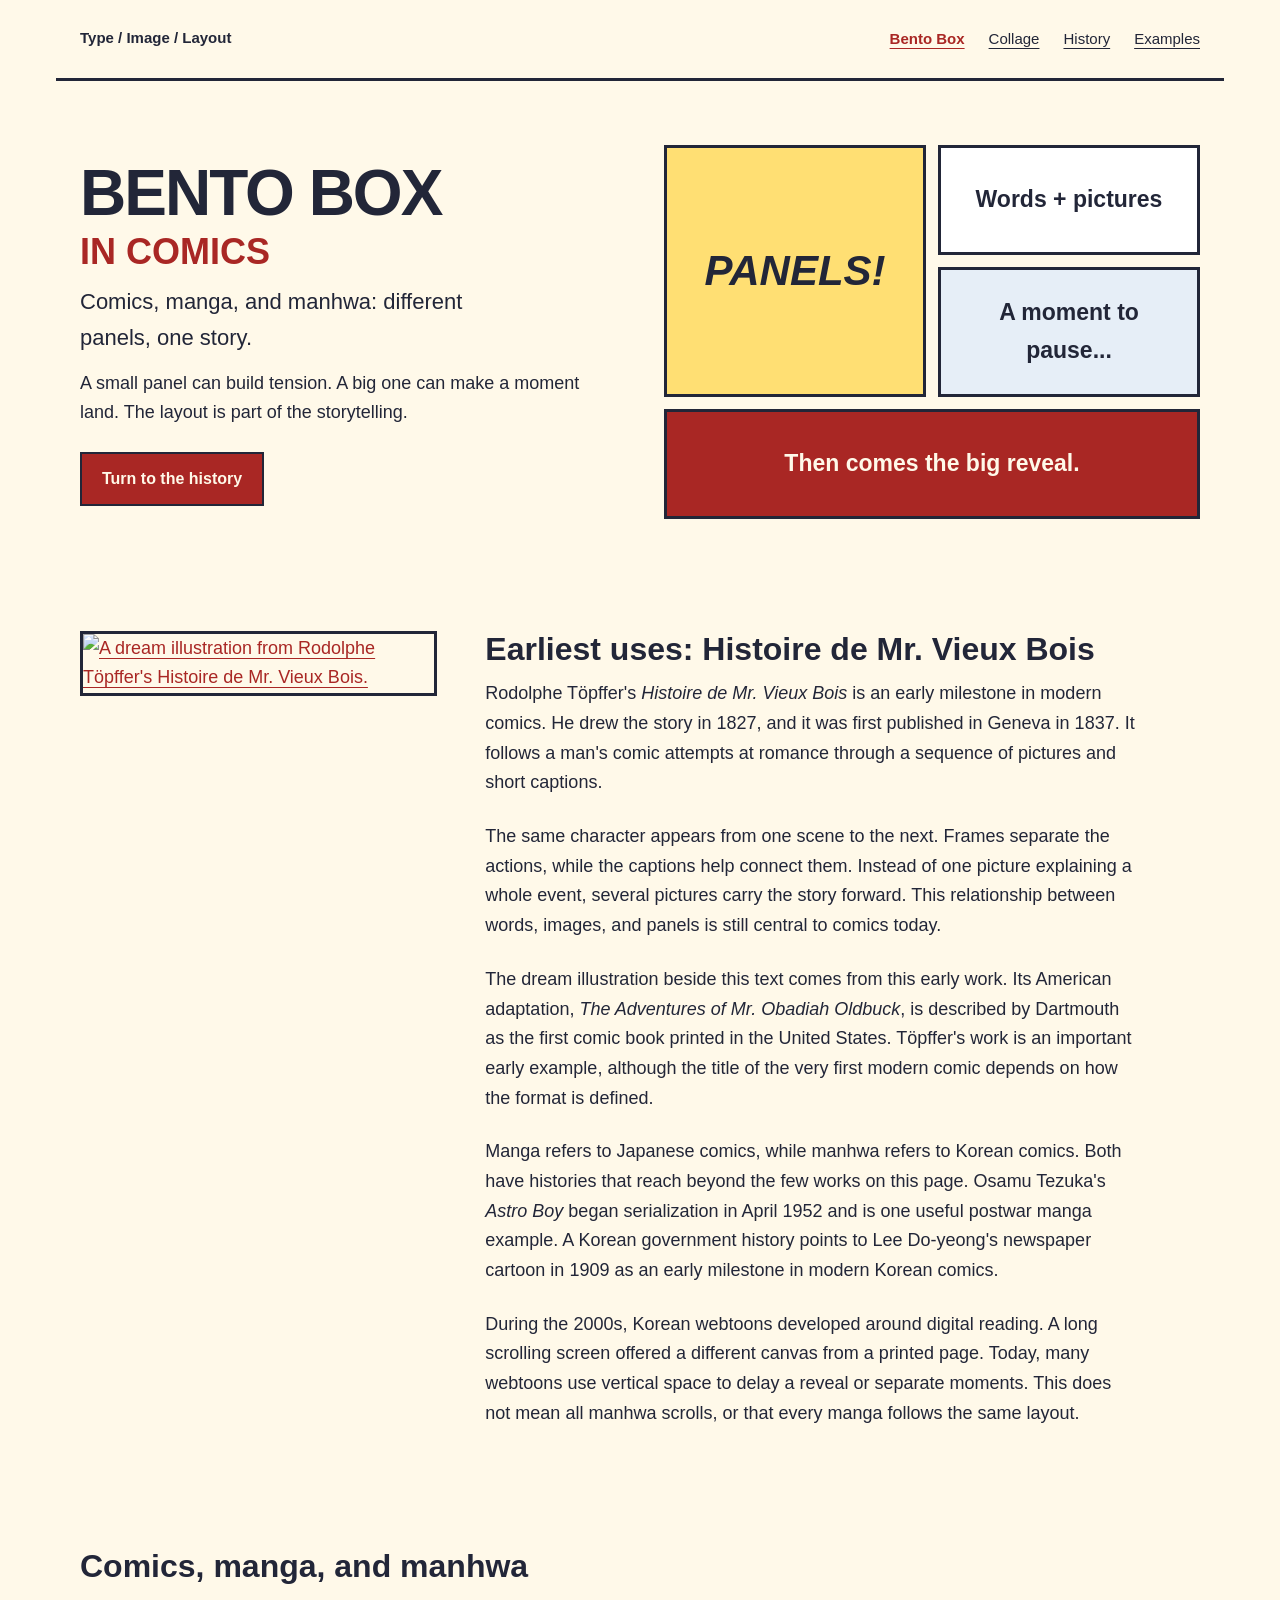
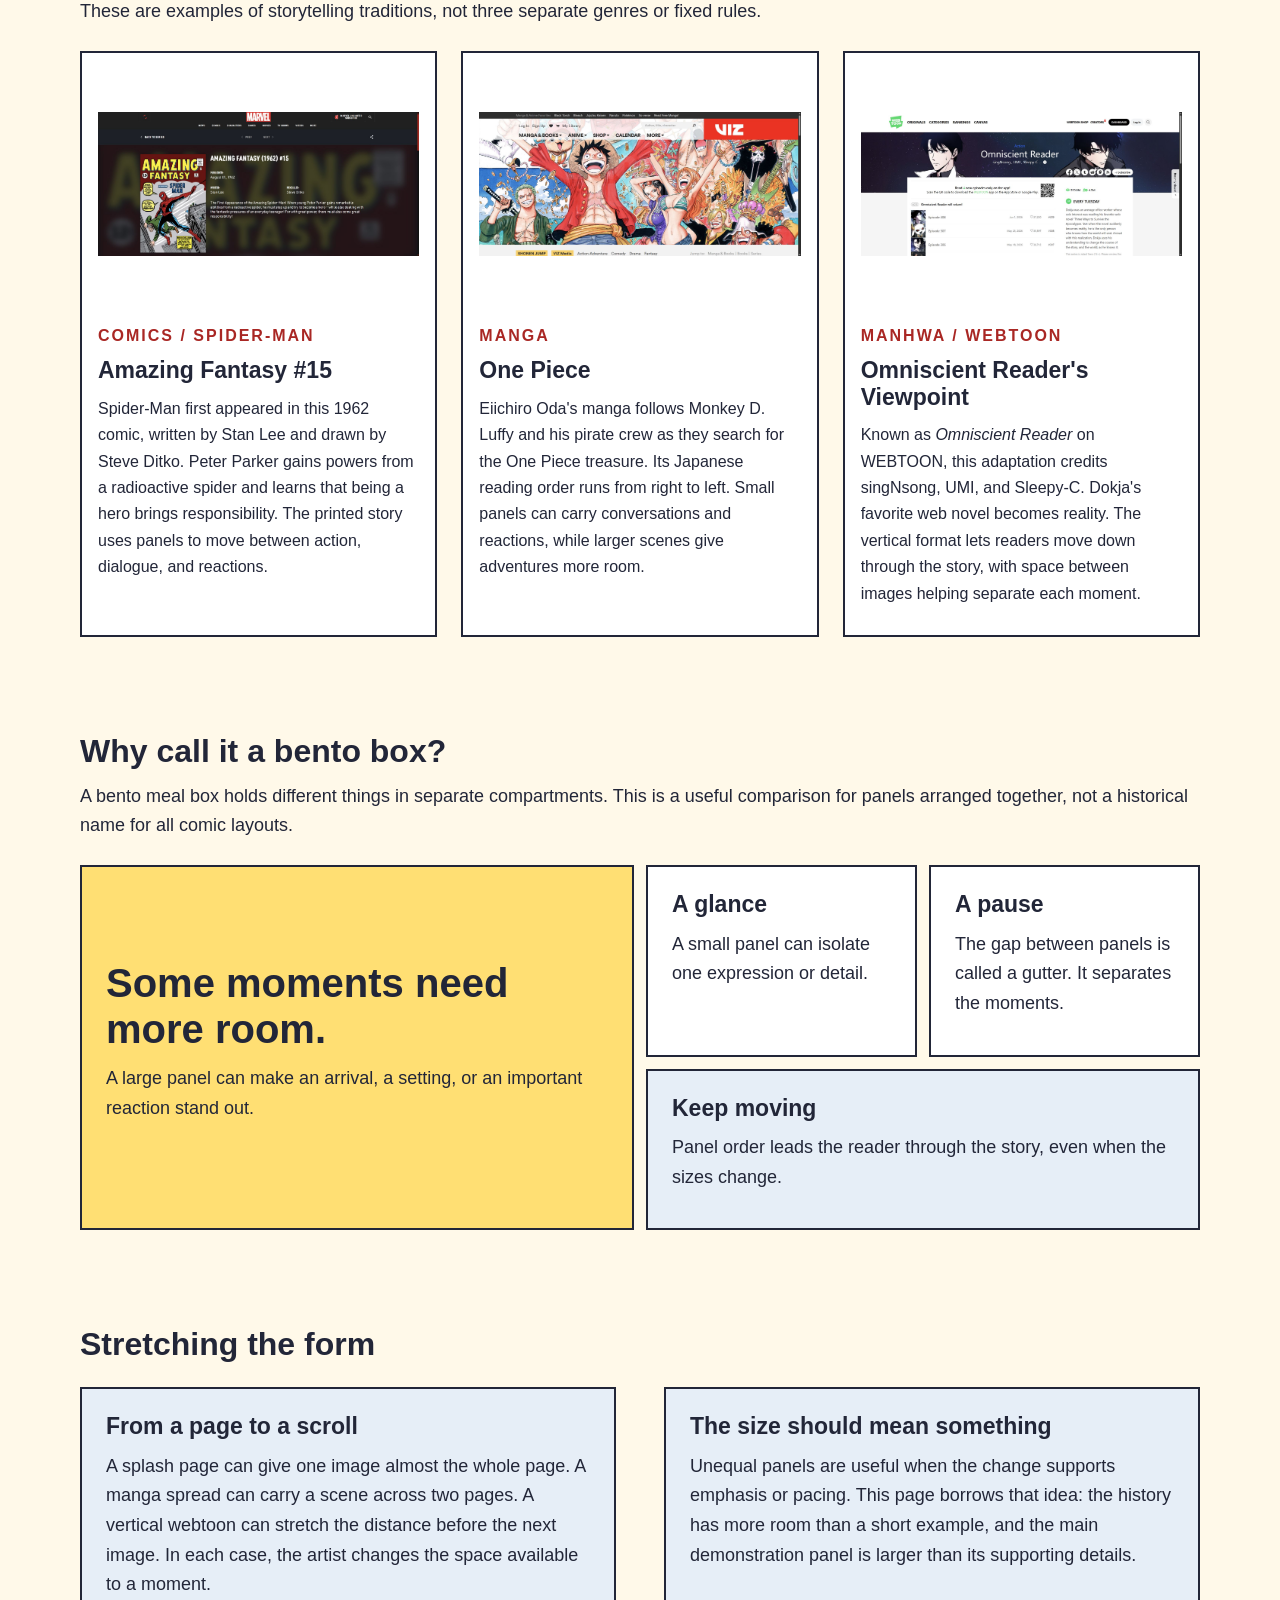
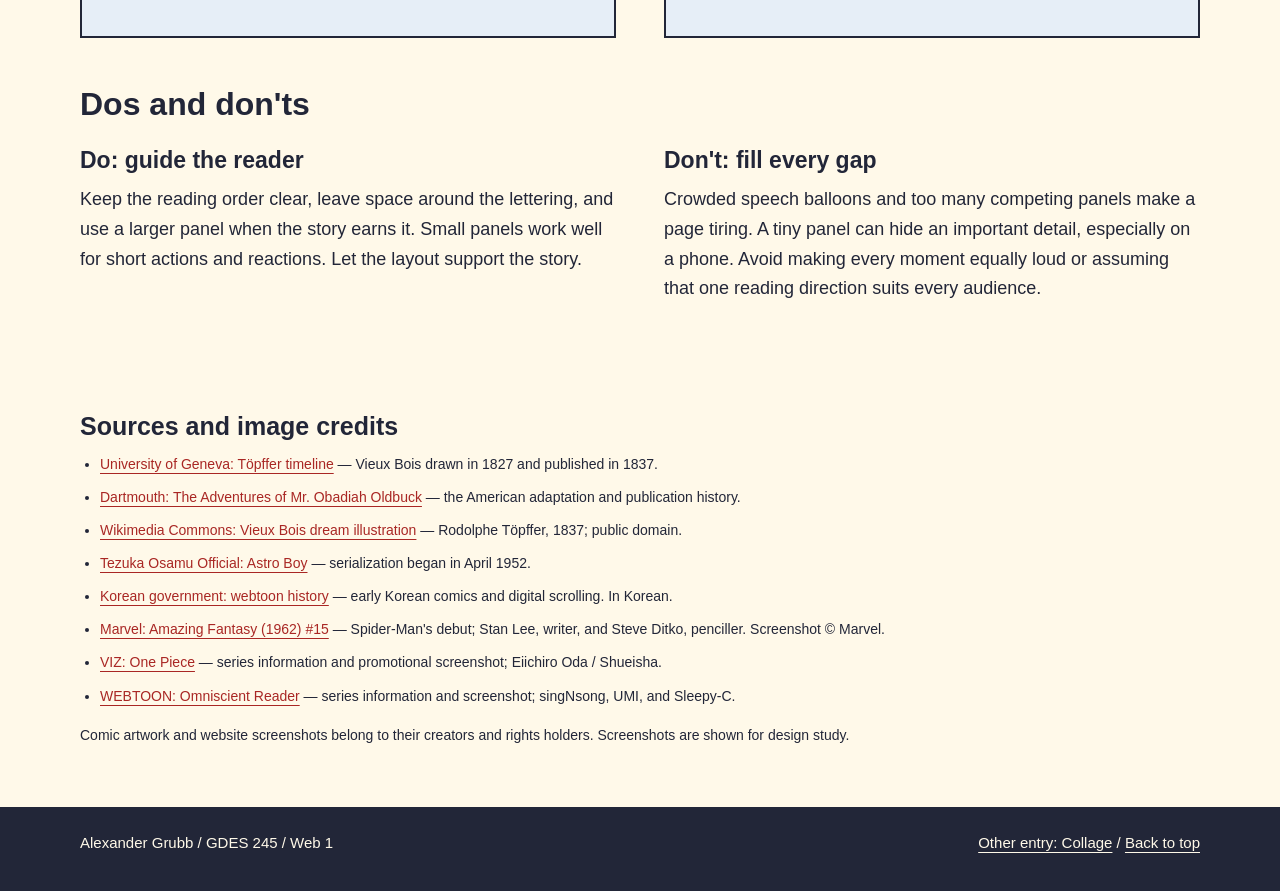
==== index.html @ f915640b "Copy final pages and used assets with cleaned CSS and learning guide" ====
<!DOCTYPE html>
<html lang="en">
<head>
    <meta charset="UTF-8">
    <meta name="viewport" content="width=device-width, initial-scale=1.0">
    <title>Bento Box in Comics | Type, Image, Layout</title>
    <link rel="stylesheet" href="css/styles.css">
</head>
<body id="top" class="bento-page">
    <a class="skip-link" href="#content">Skip to content</a>
    <nav class="site-nav" aria-label="Main navigation">
        <p class="site-name">Type / Image / Layout</p>
        <ul>
            <li><a href="index.html" aria-current="page">Bento Box</a></li>
            <li><a href="collage.html">Collage</a></li>
            <li><a href="#history">History</a></li>
            <li><a href="#examples">Examples</a></li>
        </ul>
    </nav>
    <header class="hero">
        <div>
            <h1>Bento Box<br><span class="title-note">in Comics</span></h1>
            <p class="lede">Comics, manga, and manhwa: different panels, one story.</p>
            <p>A small panel can build tension. A big one can make a moment land. The layout is part of the storytelling.</p>
            <a class="button" href="#history">Turn to the history</a>
        </div>
        <div class="hero-panels" aria-label="Four-panel storytelling study">
            <p class="hero-panel hero-action">PANELS!</p>
            <p class="hero-panel">Words + pictures</p>
            <p class="hero-panel hero-pause">A moment to pause...</p>
            <p class="hero-panel hero-reveal">Then comes the big reveal.</p>
        </div>
    </header>
    <main id="content">
        <section class="history" id="history">
            <figure class="comic-history-image">
                <a href="https://commons.wikimedia.org/wiki/File:Vieuxbois1.jpg"><img src="https://upload.wikimedia.org/wikipedia/commons/4/43/Vieuxbois1.jpg" alt="A dream illustration from Rodolphe Töpffer's Histoire de Mr. Vieux Bois."></a>
                
            </figure>
            <div class="history-copy">
                <h2>Earliest uses: Histoire de Mr. Vieux Bois</h2>
                <p>Rodolphe Töpffer's <em>Histoire de Mr. Vieux Bois</em> is an early milestone in modern comics. He drew the story in 1827, and it was first published in Geneva in 1837. It follows a man's comic attempts at romance through a sequence of pictures and short captions.</p>
                <p>The same character appears from one scene to the next. Frames separate the actions, while the captions help connect them. Instead of one picture explaining a whole event, several pictures carry the story forward. This relationship between words, images, and panels is still central to comics today.</p>
                <p>The dream illustration beside this text comes from this early work. Its American adaptation, <em>The Adventures of Mr. Obadiah Oldbuck</em>, is described by Dartmouth as the first comic book printed in the United States. Töpffer's work is an important early example, although the title of the very first modern comic depends on how the format is defined.</p>
                <p>Manga refers to Japanese comics, while manhwa refers to Korean comics. Both have histories that reach beyond the few works on this page. Osamu Tezuka's <em>Astro Boy</em> began serialization in April 1952 and is one useful postwar manga example. A Korean government history points to Lee Do-yeong's newspaper cartoon in 1909 as an early milestone in modern Korean comics.</p>
                <p>During the 2000s, Korean webtoons developed around digital reading. A long scrolling screen offered a different canvas from a printed page. Today, many webtoons use vertical space to delay a reveal or separate moments. This does not mean all manhwa scrolls, or that every manga follows the same layout.</p>
            </div>
        </section>
        <section id="examples">
            <div class="section-head">
                <h2>Comics, manga, and manhwa</h2>
                <p>These are examples of storytelling traditions, not three separate genres or fixed rules.</p>
            </div>
            <div class="cards">
                <article class="card">
                    <figure>
                        <a href="images/spider-man.png"><img src="images/spider-man.png" alt="Marvel's Amazing Fantasy number 15 page showing Spider-Man's debut cover and issue credits." loading="lazy"></a>
                        
                    </figure>
                    <p class="eyebrow">Comics / Spider-Man</p>
                    <h3>Amazing Fantasy #15</h3>
                    <p>Spider-Man first appeared in this 1962 comic, written by Stan Lee and drawn by Steve Ditko. Peter Parker gains powers from a radioactive spider and learns that being a hero brings responsibility. The printed story uses panels to move between action, dialogue, and reactions.</p>
                </article>
                <article class="card">
                    <figure>
                        <a href="images/one-piece.png"><img src="images/one-piece.png" alt="VIZ's official One Piece series page with artwork featuring Luffy." loading="lazy"></a>
                        
                    </figure>
                    <p class="eyebrow">Manga</p>
                    <h3>One Piece</h3>
                    <p>Eiichiro Oda's manga follows Monkey D. Luffy and his pirate crew as they search for the One Piece treasure. Its Japanese reading order runs from right to left. Small panels can carry conversations and reactions, while larger scenes give adventures more room.</p>
                </article>
                <article class="card">
                    <figure>
                        <a href="images/omniscient-reader.png"><img src="images/omniscient-reader.png" alt="The official Omniscient Reader WEBTOON page showing series artwork and creator credits." loading="lazy"></a>
                        
                    </figure>
                    <p class="eyebrow">Manhwa / Webtoon</p>
                    <h3>Omniscient Reader's Viewpoint</h3>
                    <p>Known as <em>Omniscient Reader</em> on WEBTOON, this adaptation credits singNsong, UMI, and Sleepy-C. Dokja's favorite web novel becomes reality. The vertical format lets readers move down through the story, with space between images helping separate each moment.</p>
                </article>
            </div>
        </section>
        <section id="demonstration">
            <div class="section-head">
                <h2>Why call it a bento box?</h2>
                <p>A bento meal box holds different things in separate compartments. This is a useful comparison for panels arranged together, not a historical name for all comic layouts.</p>
            </div>
            <!-- A large panel and three smaller panels demonstrate visual emphasis. -->
            <div class="bento-grid">
                <article class="feature-panel">
                    <h3>Some moments need more room.</h3>
                    <p>A large panel can make an arrival, a setting, or an important reaction stand out.</p>
                </article>
                <article class="detail-panel">
                    <h3>A glance</h3>
                    <p>A small panel can isolate one expression or detail.</p>
                </article>
                <article class="detail-panel">
                    <h3>A pause</h3>
                    <p>The gap between panels is called a gutter. It separates the moments.</p>
                </article>
                <article class="summary-panel">
                    <h3>Keep moving</h3>
                    <p>Panel order leads the reader through the story, even when the sizes change.</p>
                </article>
            </div>
        </section>
        <section id="uses">
            <div class="section-head">
                <h2>Stretching the form</h2>
            </div>
            <div class="use-columns">
                <article class="comic-note">
                    <h3>From a page to a scroll</h3>
                    <p>A splash page can give one image almost the whole page. A manga spread can carry a scene across two pages. A vertical webtoon can stretch the distance before the next image. In each case, the artist changes the space available to a moment.</p>
                </article>
                <article class="comic-note">
                    <h3>The size should mean something</h3>
                    <p>Unequal panels are useful when the change supports emphasis or pacing. This page borrows that idea: the history has more room than a short example, and the main demonstration panel is larger than its supporting details.</p>
                </article>
            </div>
            <div class="section-head advice-heading">
                <h2>Dos and don'ts</h2>
            </div>
            <div class="use-columns">
                <article>
                    <h3>Do: guide the reader</h3>
                    <p>Keep the reading order clear, leave space around the lettering, and use a larger panel when the story earns it. Small panels work well for short actions and reactions. Let the layout support the story.</p>
                </article>
                <article>
                    <h3>Don't: fill every gap</h3>
                    <p>Crowded speech balloons and too many competing panels make a page tiring. A tiny panel can hide an important detail, especially on a phone. Avoid making every moment equally loud or assuming that one reading direction suits every audience.</p>
                </article>
            </div>
        </section>
        <section class="sources" id="sources">
            <h2>Sources and image credits</h2>
            <ul>
                <li><a href="https://www.unige.ch/presse/static/ideesgenie/PDF17TOPFFER.pdf">University of Geneva: Töpffer timeline</a> — Vieux Bois drawn in 1827 and published in 1837.</li>
                <li><a href="https://collections.dartmouth.edu/archive/text/ocn259708589/diplomatic/ocn259708589-diplomatic.html?mswitch-redir=classic">Dartmouth: The Adventures of Mr. Obadiah Oldbuck</a> — the American adaptation and publication history.</li>
                <li><a href="https://commons.wikimedia.org/wiki/File:Vieuxbois1.jpg">Wikimedia Commons: Vieux Bois dream illustration</a> — Rodolphe Töpffer, 1837; public domain.</li>
                <li><a href="https://tezukaosamu.net/en/manga/291.html">Tezuka Osamu Official: Astro Boy</a> — serialization began in April 1952.</li>
                <li><a href="https://www.korea.kr/briefing/policyBriefingView.do?newsId=148782183">Korean government: webtoon history</a> — early Korean comics and digital scrolling. In Korean.</li>
                <li><a href="https://www.marvel.com/comics/issue/16926">Marvel: Amazing Fantasy (1962) #15</a> — Spider-Man's debut; Stan Lee, writer, and Steve Ditko, penciller. Screenshot © Marvel.</li>
                <li><a href="https://www.viz.com/one-piece">VIZ: One Piece</a> — series information and promotional screenshot; Eiichiro Oda / Shueisha.</li>
                <li><a href="https://www.webtoons.com/en/action/omniscient-reader/list?title_no=2154">WEBTOON: Omniscient Reader</a> — series information and screenshot; singNsong, UMI, and Sleepy-C.</li>
            </ul>
            <p>Comic artwork and website screenshots belong to their creators and rights holders. Screenshots are shown for design study.</p>
        </section>
    </main>
    <footer class="site-footer">
        <div class="inner">
            <p>Alexander Grubb / GDES 245 / Web 1</p>
            <p><a href="collage.html">Other entry: Collage</a> / <a href="#top">Back to top</a></p>
        </div>
    </footer>
</body>
</html>
---- css/styles.css ----
/* Shared values: change these once to update both pages. */
:root{
    --paper: #faf6ef;
    --ink: #26231e;
    --muted: #625b52;
    --line: #d7cfc2;
    --panel: #eee7dc;
    --accent: #a73e25;
    --accent-light: #f1d2b5;
    --space-small: 12px;
    --space-medium: 24px;
    --space-large: 48px;
    --title-size: 72px;
    --section-size: 32px;
    --heading-size: 23px;
}

*{
    box-sizing: border-box;
    padding: 0px;
    margin: 0px;
}

body{
    background: var(--paper);
    color: var(--ink);
    font-family: Arial, Helvetica, sans-serif;
    font-size: 18px;
    line-height: 1.65;
}

h1,h2,h3{
    line-height: 1.15;
    margin-bottom: var(--space-small);
}

h1{
    font-size: var(--title-size);
    letter-spacing: -3px;
}

h2{
    font-size: var(--section-size);
}

h3{
    font-size: var(--heading-size);
}

p{
    margin-bottom: var(--space-small);
}

a{
    color: var(--accent);
    text-underline-offset: 4px;
}

a:hover{
    text-decoration-thickness: 3px;
}

/* Keyboard users can see which link is selected. */
a:focus-visible{
    outline: 3px solid var(--accent);
    outline-offset: 5px;
}

img{
    display: block;
    width: 100%;
    max-width: 100%;
    height: auto;
}

figcaption{
    font-size: 13px;
    color: var(--muted);
    padding-top: var(--space-small);
}

.skip-link{
    position: absolute;
    left: 12px;
    top: -100px;
    padding: var(--space-small);
    background: var(--paper);
}

.skip-link:focus{
    top: 12px;
}

.site-nav{
    display: flex;
    justify-content: space-between;
    align-items: center;
    gap: var(--space-medium);
    max-width: 1168px;
    margin: 0px auto;
    padding: var(--space-medium);
    border-bottom: 1px solid var(--line);
}

.site-name{
    font-size: 15px;
    font-weight: bold;
    margin: 0px;
}

.site-nav ul{
    display: flex;
    flex-wrap: wrap;
    gap: var(--space-medium);
    list-style: none;
}

.site-nav a{
    font-size: 15px;
    color: var(--ink);
}

.site-nav a[aria-current="page"]{
    font-weight: bold;
    color: var(--accent);
}

main,.hero{
    max-width: 1168px;
    margin: 0px auto;
    padding-left: var(--space-medium);
    padding-right: var(--space-medium);
}

.hero{
    display: grid;
    grid-template-columns: 1fr 1fr;
    align-items: center;
    gap: var(--space-large);
    padding-top: 64px;
    padding-bottom: 64px;
}

.hero img{
    border: 1px solid var(--line);
}

.eyebrow{
    font-size: 13px;
    letter-spacing: 2px;
    text-transform: uppercase;
    color: var(--accent);
    font-weight: bold;
}

.lede{
    font-size: 22px;
    max-width: 36ch;
}

.button{
    display: inline-block;
    background: var(--accent);
    color: var(--paper);
    padding: 12px 20px;
    margin-top: var(--space-small);
    text-decoration: none;
    font-size: 16px;
}

main > section{
    padding-top: var(--space-large);
    padding-bottom: var(--space-large);
}

.section-head{
    margin-bottom: var(--space-medium);
}

.history{
    display: grid;
    grid-template-columns: 1fr 2fr;
    gap: var(--space-large);
}

.history-copy p{
    max-width: 65ch;
    margin-bottom: var(--space-medium);
}

.cards{
    display: grid;
    grid-template-columns: 1fr 1fr 1fr;
    gap: var(--space-medium);
}

.card{
    background: white;
    border: 1px solid var(--line);
    padding: 16px;
}

.card img{
    aspect-ratio: 2.2 / 1;
    object-fit: contain;
    background: var(--panel);
}

.card h3{
    margin-top: var(--space-medium);
}

.card p{
    font-size: 16px;
}

/* Four equal tracks let one panel span two columns and two rows. */
.bento-grid{
    display: grid;
    grid-template-columns: 1fr 1fr 1fr 1fr;
    gap: var(--space-small);
}

.bento-grid article{
    padding: var(--space-medium);
    border: 1px solid var(--line);
    border-radius: 8px;
}

.feature-panel{
    grid-column: span 2;
    grid-row: span 2;
    background: var(--accent-light);
    display: flex;
    flex-direction: column;
    justify-content: center;
}

.feature-panel h3{
    font-size: 40px;
}

.detail-panel{
    background: white;
}

.summary-panel{
    grid-column: span 2;
    background: var(--panel);
}

.use-columns{
    display: grid;
    grid-template-columns: 1fr 1fr;
    gap: var(--space-large);
}

.site-footer{
    background: var(--ink);
    color: var(--paper);
    padding: var(--space-medium);
}

.site-footer .inner{
    display: flex;
    justify-content: space-between;
    gap: var(--space-medium);
    max-width: 1120px;
    margin: 0px auto;
    font-size: 15px;
}

.site-footer a{
    color: var(--paper);
}

.site-footer a:focus-visible{
    outline-color: var(--paper);
}

/* A simple fallback keeps the text readable on narrow screens. */
@media (max-width: 760px){
    h1{
        font-size: 48px;
        letter-spacing: -2px;
    }

    .site-nav,.site-footer .inner{
        flex-direction: column;
        align-items: flex-start;
    }

    .hero,.history,.cards,.use-columns,.bento-grid{
        grid-template-columns: 1fr;
        gap: var(--space-medium);
    }

    .feature-panel,.summary-panel{
        grid-column: auto;
        grid-row: auto;
    }
}

/* Comic styling applies only to the bento page. */
.bento-page{
    --paper: #fff9e9;
    --ink: #222638;
    --accent: #a92724;
    --accent-light: #ffdf73;
    --line: #222638;
    --panel: #e6eef7;
}

.bento-page h1,.bento-page h2,.bento-page h3{
    font-family: "Arial Black", Arial, Helvetica, sans-serif;
}

.bento-page h1{
    font-size: 64px;
    text-transform: uppercase;
    letter-spacing: -2px;
}

.title-note{
    display: block;
    font-size: 36px;
    color: var(--accent);
    letter-spacing: 0px;
}

.bento-page .site-nav{
    border-bottom: 3px solid var(--ink);
}

.bento-page .button{
    border: 2px solid var(--ink);
    font-weight: bold;
}

/* These four text panels make a small comic-like introduction. */
.hero-panels{
    display: grid;
    grid-template-columns: 1fr 1fr;
    gap: var(--space-small);
}

.hero-panel{
    display: flex;
    align-items: center;
    justify-content: center;
    text-align: center;
    min-height: 110px;
    padding: var(--space-medium);
    margin: 0px;
    background: white;
    border: 3px solid var(--ink);
    font-size: 23px;
    font-weight: bold;
}

.hero-action{
    grid-row: span 2;
    background: var(--accent-light);
    font-size: 42px;
    font-style: italic;
}

.hero-pause{
    background: var(--panel);
}

.hero-reveal{
    grid-column: span 2;
    background: var(--accent);
    color: var(--paper);
}

.comic-history-image{
    width: 100%;
    max-width: none;
    margin: 0px auto;
}

.comic-history-image img{
    border: 3px solid var(--ink);
}

.bento-page .card{
    border: 2px solid var(--ink);
}

.bento-page .card img{
    height: 230px;
    aspect-ratio: auto;
    object-fit: contain;
    background: white;
}

.bento-page .card .eyebrow{
    margin-top: var(--space-medium);
    margin-bottom: 8px;
}

.bento-page .card h3{
    margin-top: 0px;
}

.bento-page .bento-grid article{
    border: 2px solid var(--ink);
    border-radius: 0px;
}

.comic-note{
    padding: var(--space-medium);
    background: var(--panel);
    border: 2px solid var(--ink);
}

.advice-heading{
    margin-top: var(--space-large);
}

@media (max-width: 760px){
    .bento-page h1{
        font-size: 46px;
    }

    .hero-action{
        font-size: 28px;
    }

    .hero-panel{
        padding: var(--space-small);
        font-size: 20px;
    }
}

/* Simple paper pieces for the collage page. */
.collage-page{
    --paper: #f3ede1;
    --ink: #292724;
    --accent: #8a3029;
    --line: #c8bdac;
}

.collage-page .hero{
    gap: 24px;
}

.paper-note,.paper-photo{
    background: #fffdf6;
    padding: 24px;
    border: 1px solid var(--ink);
}

.paper-photo{
    margin-left: -36px;
    border: 8px solid white;
}

.collage-page h1{
    font-size: 56px;
    letter-spacing: -2px;
}

.cut-word{
    display: inline-block;
    background: #edd36a;
    padding: 5px 8px;
}

.dark-paper{
    background: var(--ink);
    color: white;
    font-family: Georgia, "Times New Roman", serif;
}

.collage-page .card{
    padding: 18px;
    border: 1px solid var(--ink);
    background: #fffdf6;
}

.collage-page .card:nth-child(2){
    background: #f5d5ce;
}

.collage-page .card:nth-child(3){
    background: #dce7df;
}

.sources{
    font-size: 14px;
}

.sources h2{
    font-size: 25px;
}

.sources ul{
    padding-left: 20px;
    margin-bottom: 16px;
}

.sources li{
    margin-bottom: 10px;
}

@media (max-width: 760px){
    .paper-photo{
        margin-left: 0px;
    }

    .collage-page h1{
        font-size: 46px;
    }
}

/* Photo references in the collage history. */
.collage-page .collage-history{
    grid-template-columns: 1fr 1fr;
    align-items: start;
}

.history-photo img{
    max-height: 430px;
    object-fit: contain;
    background: #fffdf6;
}

.history-reference{
    margin: 24px 0px;
}

.history-reference img{
    max-height: 280px;
    object-fit: contain;
    background: #fffdf6;
}

@media (max-width: 760px){
    .collage-page .collage-history{
        grid-template-columns: 1fr;
    }
}

/* Equal columns keep the history separate from the instructions. */
.how-to-copy p,.how-to-steps li{
    margin-bottom: 20px;
}

.how-to-steps{
    padding-left: 24px;
}

.photo-note{
    margin-top: 16px;
    font-size: 16px;
}

/* Show each collage reference in full, with no text over the image. */
.collage-styles .card img{
    height: 260px;
    aspect-ratio: auto;
    object-fit: contain;
    background: white;
}
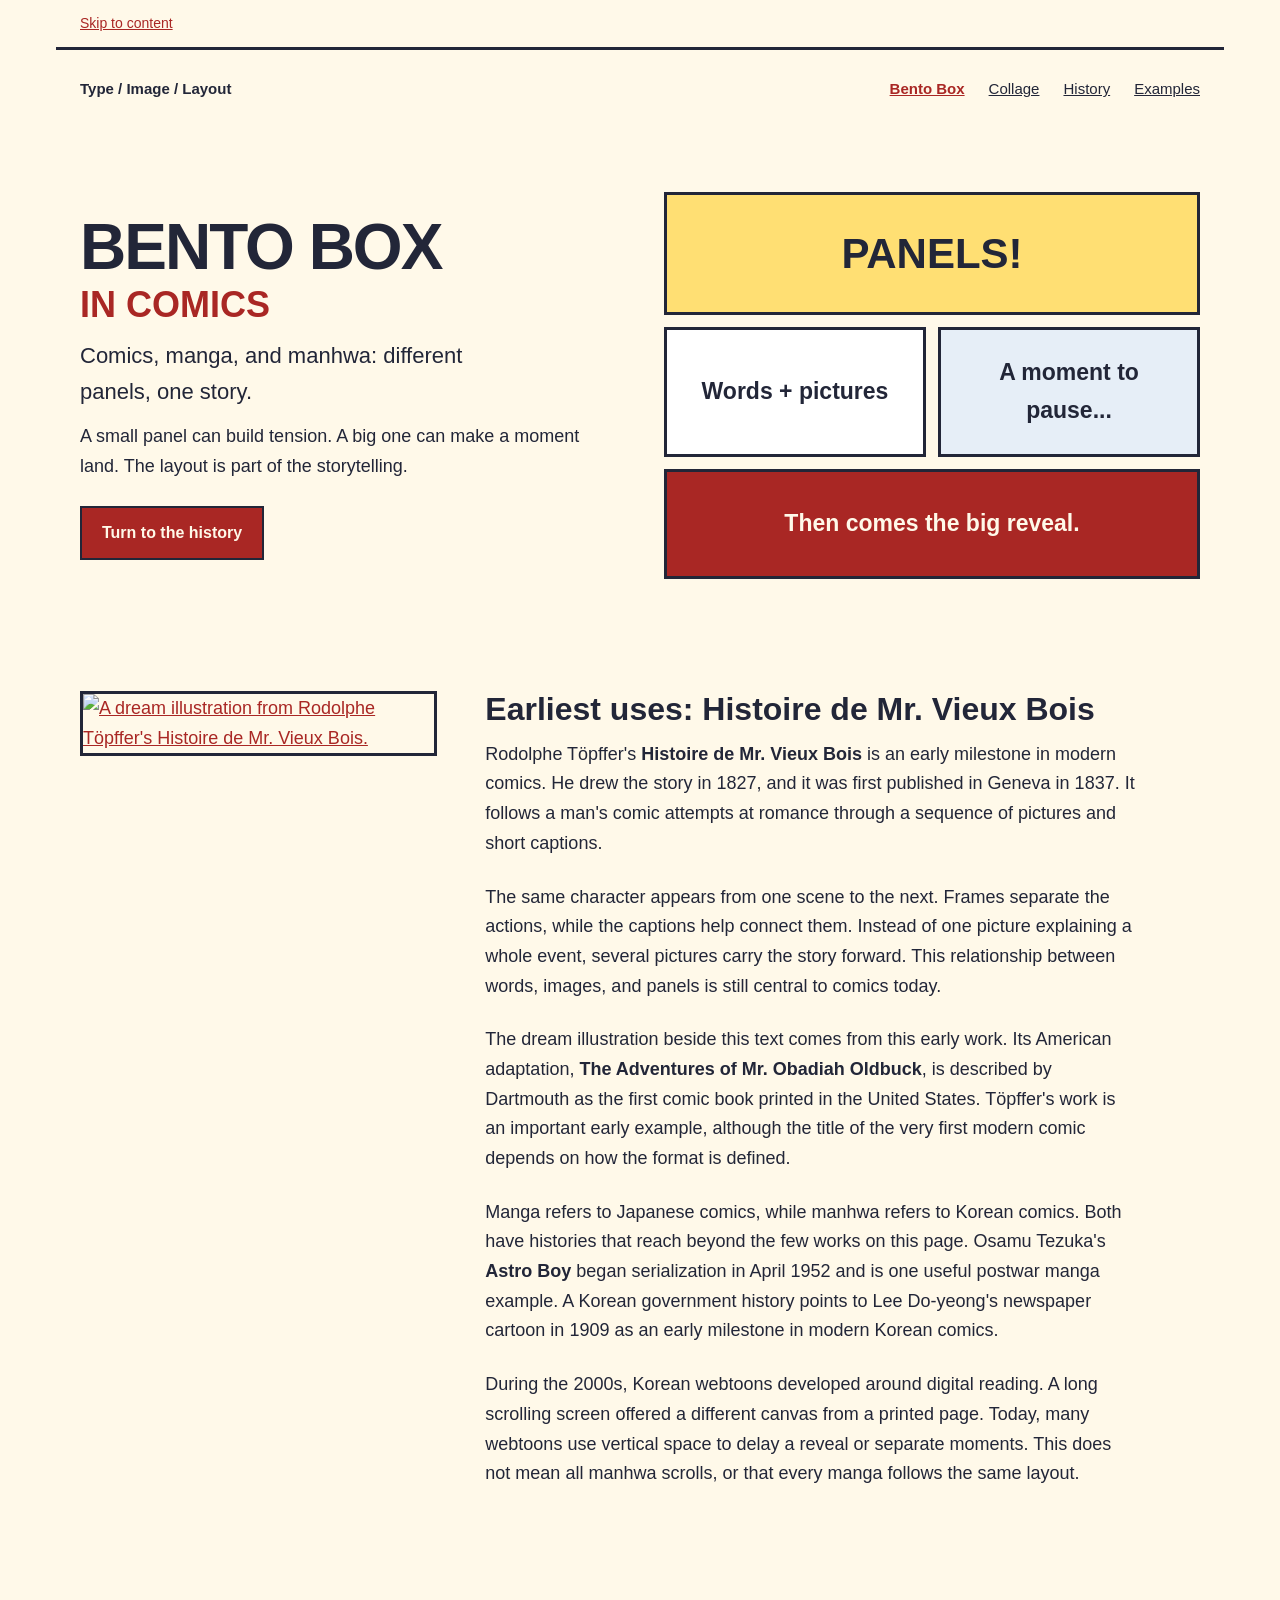
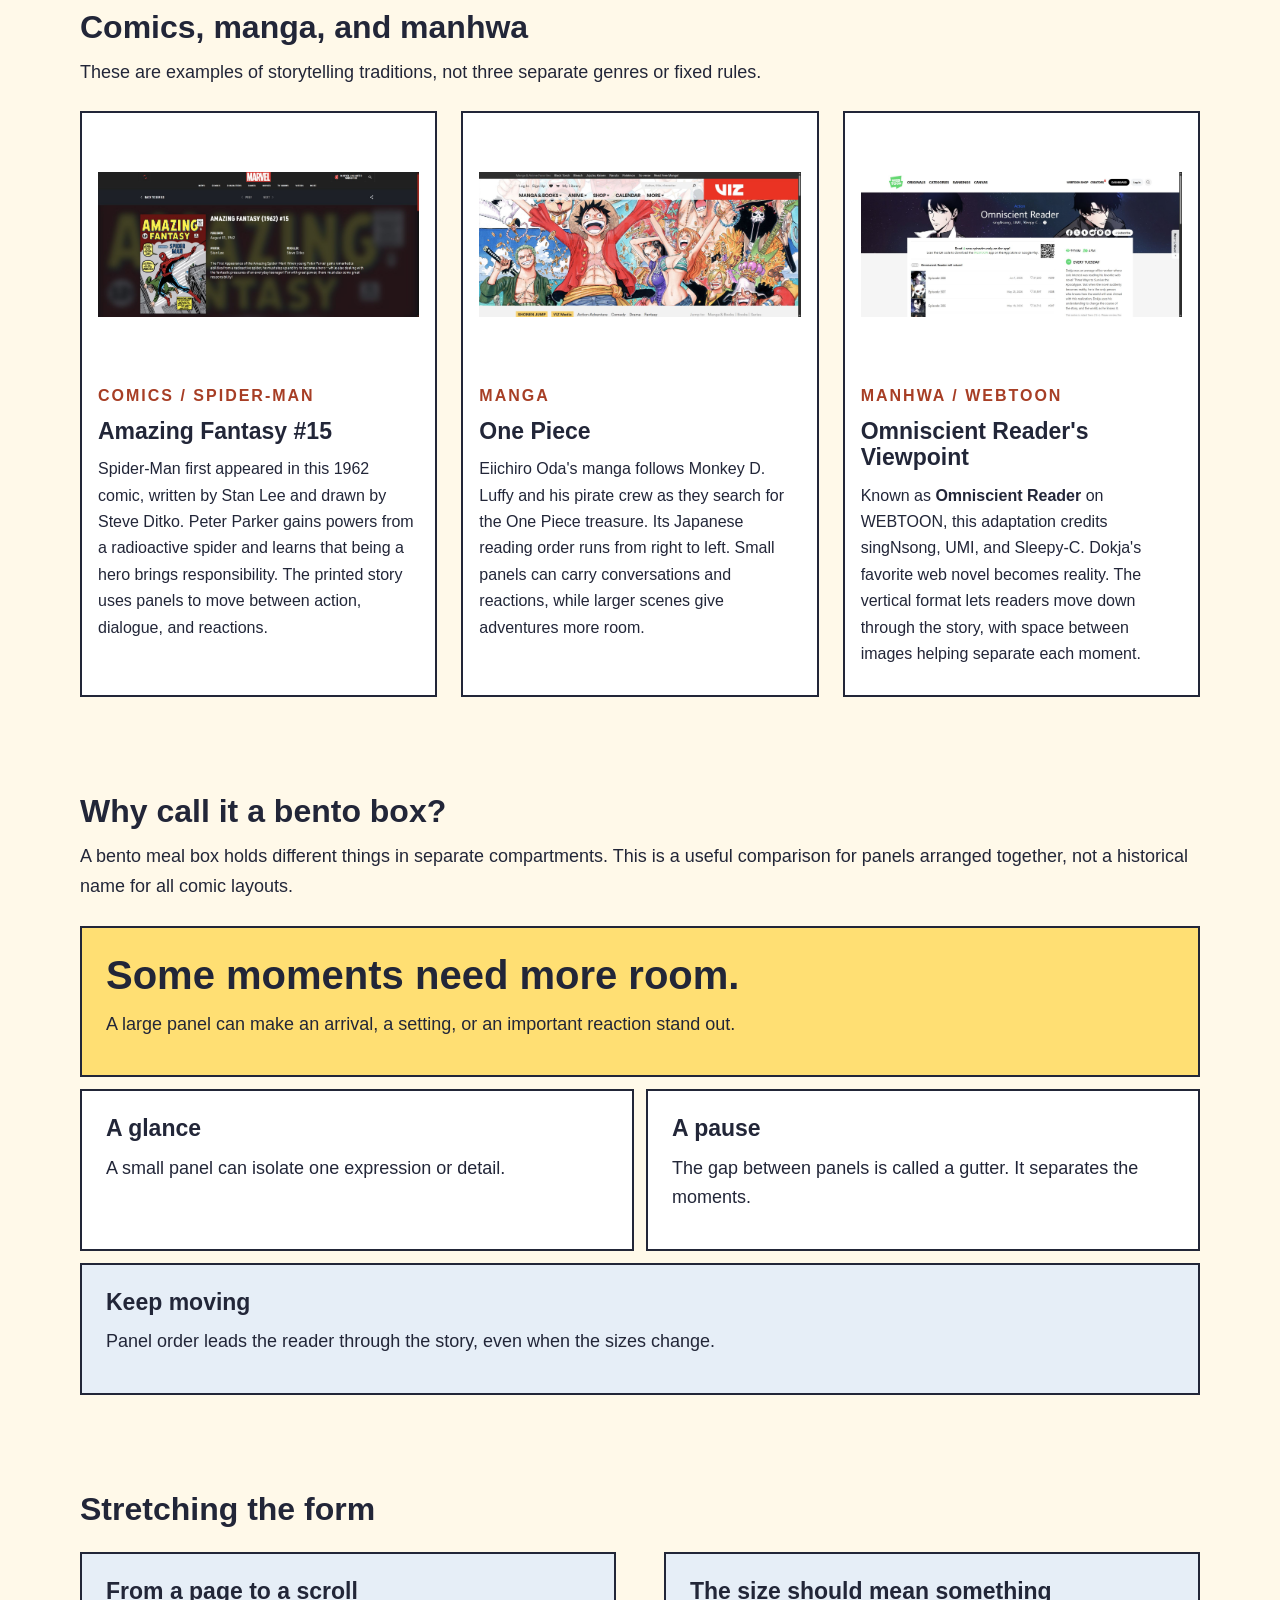
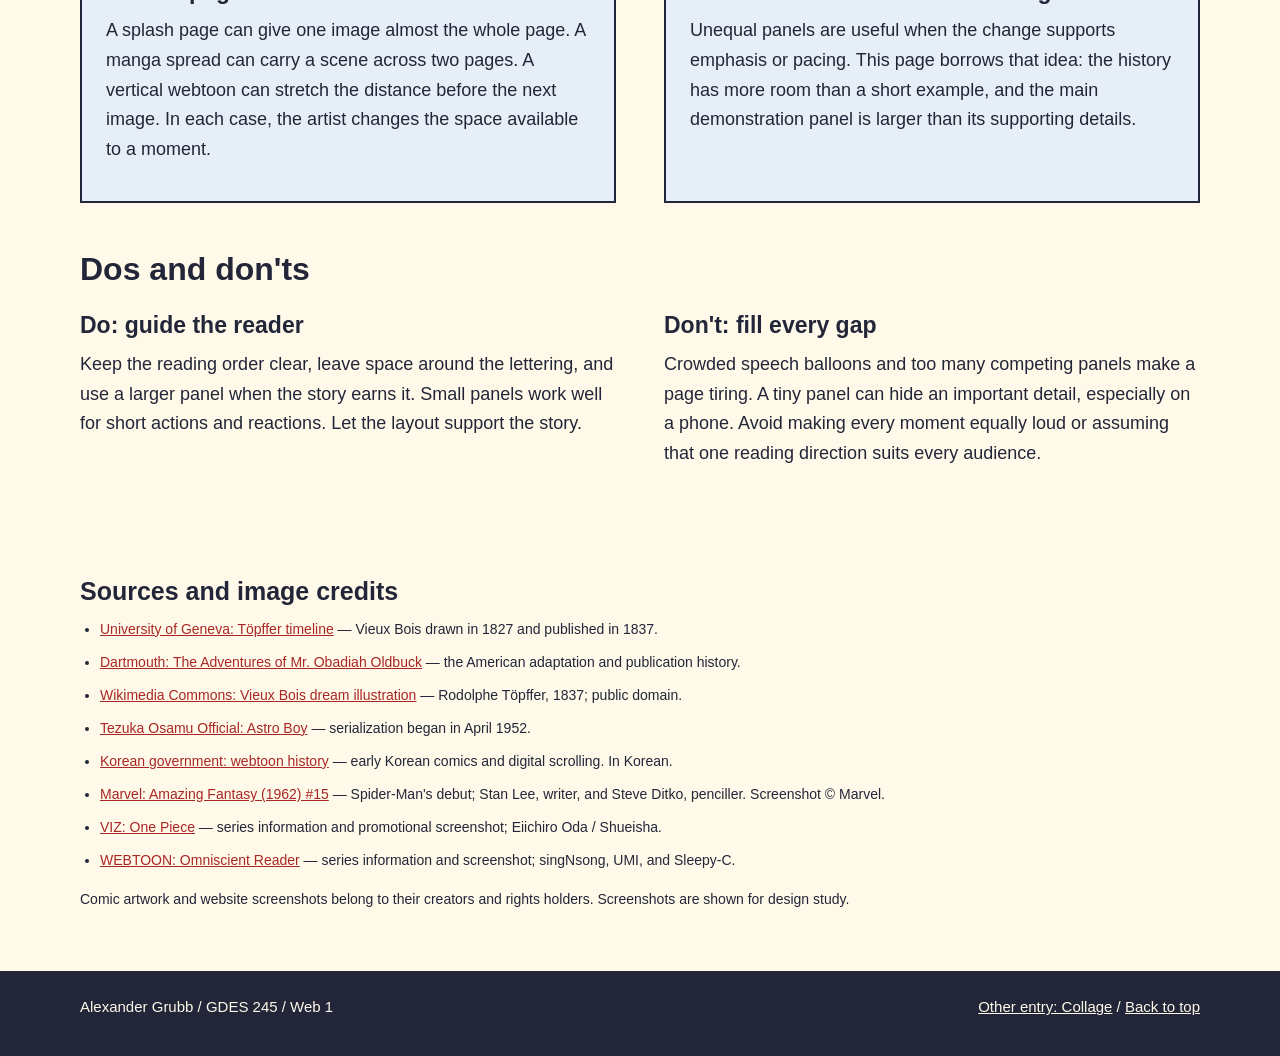
==== commit 43ae44b0: "Match HTML and CSS techniques to earlier practice projects" ====
--- a/index.html
+++ b/index.html
@@ -8,84 +8,81 @@
 </head>
 <body id="top" class="bento-page">
     <a class="skip-link" href="#content">Skip to content</a>
-    <nav class="site-nav" aria-label="Main navigation">
+    <nav class="site-nav">
         <p class="site-name">Type / Image / Layout</p>
         <ul>
-            <li><a href="index.html" aria-current="page">Bento Box</a></li>
+            <li><a href="index.html" class="current-page">Bento Box</a></li>
             <li><a href="collage.html">Collage</a></li>
             <li><a href="#history">History</a></li>
             <li><a href="#examples">Examples</a></li>
         </ul>
     </nav>
     <header class="hero">
-        <div>
-            <h1>Bento Box<br><span class="title-note">in Comics</span></h1>
+        <section>
+            <h1>Bento Box <span class="title-note">in Comics</span></h1>
             <p class="lede">Comics, manga, and manhwa: different panels, one story.</p>
             <p>A small panel can build tension. A big one can make a moment land. The layout is part of the storytelling.</p>
             <a class="button" href="#history">Turn to the history</a>
-        </div>
-        <div class="hero-panels" aria-label="Four-panel storytelling study">
+        </section>
+        <aside class="hero-panels">
             <p class="hero-panel hero-action">PANELS!</p>
             <p class="hero-panel">Words + pictures</p>
             <p class="hero-panel hero-pause">A moment to pause...</p>
             <p class="hero-panel hero-reveal">Then comes the big reveal.</p>
-        </div>
+        </aside>
     </header>
     <main id="content">
-        <section class="history" id="history">
-            <figure class="comic-history-image">
+        <section class="page-section history" id="history">
+            <aside class="comic-history-image">
                 <a href="https://commons.wikimedia.org/wiki/File:Vieuxbois1.jpg"><img src="https://upload.wikimedia.org/wikipedia/commons/4/43/Vieuxbois1.jpg" alt="A dream illustration from Rodolphe Töpffer's Histoire de Mr. Vieux Bois."></a>
                 
-            </figure>
-            <div class="history-copy">
+            </aside>
+            <article class="history-copy">
                 <h2>Earliest uses: Histoire de Mr. Vieux Bois</h2>
-                <p>Rodolphe Töpffer's <em>Histoire de Mr. Vieux Bois</em> is an early milestone in modern comics. He drew the story in 1827, and it was first published in Geneva in 1837. It follows a man's comic attempts at romance through a sequence of pictures and short captions.</p>
+                <p>Rodolphe Töpffer's <span class="book-title">Histoire de Mr. Vieux Bois</span> is an early milestone in modern comics. He drew the story in 1827, and it was first published in Geneva in 1837. It follows a man's comic attempts at romance through a sequence of pictures and short captions.</p>
                 <p>The same character appears from one scene to the next. Frames separate the actions, while the captions help connect them. Instead of one picture explaining a whole event, several pictures carry the story forward. This relationship between words, images, and panels is still central to comics today.</p>
-                <p>The dream illustration beside this text comes from this early work. Its American adaptation, <em>The Adventures of Mr. Obadiah Oldbuck</em>, is described by Dartmouth as the first comic book printed in the United States. Töpffer's work is an important early example, although the title of the very first modern comic depends on how the format is defined.</p>
-                <p>Manga refers to Japanese comics, while manhwa refers to Korean comics. Both have histories that reach beyond the few works on this page. Osamu Tezuka's <em>Astro Boy</em> began serialization in April 1952 and is one useful postwar manga example. A Korean government history points to Lee Do-yeong's newspaper cartoon in 1909 as an early milestone in modern Korean comics.</p>
+                <p>The dream illustration beside this text comes from this early work. Its American adaptation, <span class="book-title">The Adventures of Mr. Obadiah Oldbuck</span>, is described by Dartmouth as the first comic book printed in the United States. Töpffer's work is an important early example, although the title of the very first modern comic depends on how the format is defined.</p>
+                <p>Manga refers to Japanese comics, while manhwa refers to Korean comics. Both have histories that reach beyond the few works on this page. Osamu Tezuka's <span class="book-title">Astro Boy</span> began serialization in April 1952 and is one useful postwar manga example. A Korean government history points to Lee Do-yeong's newspaper cartoon in 1909 as an early milestone in modern Korean comics.</p>
                 <p>During the 2000s, Korean webtoons developed around digital reading. A long scrolling screen offered a different canvas from a printed page. Today, many webtoons use vertical space to delay a reveal or separate moments. This does not mean all manhwa scrolls, or that every manga follows the same layout.</p>
-            </div>
+            </article>
         </section>
-        <section id="examples">
-            <div class="section-head">
+        <section class="page-section" id="examples">
+            <header class="section-head">
                 <h2>Comics, manga, and manhwa</h2>
                 <p>These are examples of storytelling traditions, not three separate genres or fixed rules.</p>
-            </div>
+            </header>
             <div class="cards">
                 <article class="card">
-                    <figure>
-                        <a href="images/spider-man.png"><img src="images/spider-man.png" alt="Marvel's Amazing Fantasy number 15 page showing Spider-Man's debut cover and issue credits." loading="lazy"></a>
-                        
-                    </figure>
+                    <aside class="card-image">
+                        <a href="images/spider-man.png"><img src="images/spider-man.png" alt="Marvel's Amazing Fantasy number 15 page showing Spider-Man's debut cover and issue credits."></a>
+                    </aside>
                     <p class="eyebrow">Comics / Spider-Man</p>
                     <h3>Amazing Fantasy #15</h3>
                     <p>Spider-Man first appeared in this 1962 comic, written by Stan Lee and drawn by Steve Ditko. Peter Parker gains powers from a radioactive spider and learns that being a hero brings responsibility. The printed story uses panels to move between action, dialogue, and reactions.</p>
                 </article>
                 <article class="card">
-                    <figure>
-                        <a href="images/one-piece.png"><img src="images/one-piece.png" alt="VIZ's official One Piece series page with artwork featuring Luffy." loading="lazy"></a>
-                        
-                    </figure>
+                    <aside class="card-image">
+                        <a href="images/one-piece.png"><img src="images/one-piece.png" alt="VIZ's official One Piece series page with artwork featuring Luffy."></a>
+                    </aside>
                     <p class="eyebrow">Manga</p>
                     <h3>One Piece</h3>
                     <p>Eiichiro Oda's manga follows Monkey D. Luffy and his pirate crew as they search for the One Piece treasure. Its Japanese reading order runs from right to left. Small panels can carry conversations and reactions, while larger scenes give adventures more room.</p>
                 </article>
                 <article class="card">
-                    <figure>
-                        <a href="images/omniscient-reader.png"><img src="images/omniscient-reader.png" alt="The official Omniscient Reader WEBTOON page showing series artwork and creator credits." loading="lazy"></a>
-                        
-                    </figure>
+                    <aside class="card-image">
+                        <a href="images/omniscient-reader.png"><img src="images/omniscient-reader.png" alt="The official Omniscient Reader WEBTOON page showing series artwork and creator credits."></a>
+                    </aside>
                     <p class="eyebrow">Manhwa / Webtoon</p>
                     <h3>Omniscient Reader's Viewpoint</h3>
-                    <p>Known as <em>Omniscient Reader</em> on WEBTOON, this adaptation credits singNsong, UMI, and Sleepy-C. Dokja's favorite web novel becomes reality. The vertical format lets readers move down through the story, with space between images helping separate each moment.</p>
+                    <p>Known as <span class="book-title">Omniscient Reader</span> on WEBTOON, this adaptation credits singNsong, UMI, and Sleepy-C. Dokja's favorite web novel becomes reality. The vertical format lets readers move down through the story, with space between images helping separate each moment.</p>
                 </article>
             </div>
         </section>
-        <section id="demonstration">
-            <div class="section-head">
+        <section class="page-section" id="demonstration">
+            <header class="section-head">
                 <h2>Why call it a bento box?</h2>
                 <p>A bento meal box holds different things in separate compartments. This is a useful comparison for panels arranged together, not a historical name for all comic layouts.</p>
-            </div>
+            </header>
             <!-- A large panel and three smaller panels demonstrate visual emphasis. -->
             <div class="bento-grid">
                 <article class="feature-panel">
@@ -106,10 +103,10 @@
                 </article>
             </div>
         </section>
-        <section id="uses">
-            <div class="section-head">
+        <section class="page-section" id="uses">
+            <header class="section-head">
                 <h2>Stretching the form</h2>
-            </div>
+            </header>
             <div class="use-columns">
                 <article class="comic-note">
                     <h3>From a page to a scroll</h3>
@@ -120,9 +117,9 @@
                     <p>Unequal panels are useful when the change supports emphasis or pacing. This page borrows that idea: the history has more room than a short example, and the main demonstration panel is larger than its supporting details.</p>
                 </article>
             </div>
-            <div class="section-head advice-heading">
+            <header class="section-head advice-heading">
                 <h2>Dos and don'ts</h2>
-            </div>
+            </header>
             <div class="use-columns">
                 <article>
                     <h3>Do: guide the reader</h3>
@@ -134,7 +131,7 @@
                 </article>
             </div>
         </section>
-        <section class="sources" id="sources">
+        <section class="page-section sources" id="sources">
             <h2>Sources and image credits</h2>
             <ul>
                 <li><a href="https://www.unige.ch/presse/static/ideesgenie/PDF17TOPFFER.pdf">University of Geneva: Töpffer timeline</a> — Vieux Bois drawn in 1827 and published in 1837.</li>
--- a/css/styles.css
+++ b/css/styles.css
@@ -1,29 +1,13 @@
-/* Shared values: change these once to update both pages. */
-:root{
-    --paper: #faf6ef;
-    --ink: #26231e;
-    --muted: #625b52;
-    --line: #d7cfc2;
-    --panel: #eee7dc;
-    --accent: #a73e25;
-    --accent-light: #f1d2b5;
-    --space-small: 12px;
-    --space-medium: 24px;
-    --space-large: 48px;
-    --title-size: 72px;
-    --section-size: 32px;
-    --heading-size: 23px;
-}
-
+/* Shared styles use properties from the earlier practice projects. */
 *{
     box-sizing: border-box;
+    margin: 0px;
     padding: 0px;
-    margin: 0px;
 }
 
 body{
-    background: var(--paper);
-    color: var(--ink);
+    background: #faf6ef;
+    color: #26231e;
     font-family: Arial, Helvetica, sans-serif;
     font-size: 18px;
     line-height: 1.65;
@@ -31,39 +15,28 @@
 
 h1,h2,h3{
     line-height: 1.15;
-    margin-bottom: var(--space-small);
+    margin-bottom: 12px;
 }
 
 h1{
-    font-size: var(--title-size);
-    letter-spacing: -3px;
+    font-size: 64px;
+    letter-spacing: -2px;
 }
 
 h2{
-    font-size: var(--section-size);
+    font-size: 32px;
 }
 
 h3{
-    font-size: var(--heading-size);
+    font-size: 23px;
 }
 
 p{
-    margin-bottom: var(--space-small);
+    margin-bottom: 12px;
 }
 
 a{
-    color: var(--accent);
-    text-underline-offset: 4px;
-}
-
-a:hover{
-    text-decoration-thickness: 3px;
-}
-
-/* Keyboard users can see which link is selected. */
-a:focus-visible{
-    outline: 3px solid var(--accent);
-    outline-offset: 5px;
+    color: #a73e25;
 }
 
 img{
@@ -73,167 +46,154 @@
     height: auto;
 }
 
-figcaption{
-    font-size: 13px;
-    color: var(--muted);
-    padding-top: var(--space-small);
-}
-
 .skip-link{
-    position: absolute;
-    left: 12px;
-    top: -100px;
-    padding: var(--space-small);
-    background: var(--paper);
-}
-
-.skip-link:focus{
-    top: 12px;
+    display: block;
+    max-width: 1168px;
+    margin: 0px auto;
+    padding: 12px 24px;
+    font-size: 14px;
 }
 
 .site-nav{
     display: flex;
     justify-content: space-between;
     align-items: center;
-    gap: var(--space-medium);
+    gap: 24px;
     max-width: 1168px;
     margin: 0px auto;
-    padding: var(--space-medium);
-    border-bottom: 1px solid var(--line);
+    padding: 24px;
+    border-top: 1px solid #d7cfc2;
 }
 
 .site-name{
     font-size: 15px;
-    font-weight: bold;
+    font-weight: 600;
     margin: 0px;
 }
 
 .site-nav ul{
     display: flex;
-    flex-wrap: wrap;
-    gap: var(--space-medium);
+    gap: 24px;
     list-style: none;
 }
 
 .site-nav a{
+    color: #26231e;
     font-size: 15px;
-    color: var(--ink);
-}
-
-.site-nav a[aria-current="page"]{
-    font-weight: bold;
-    color: var(--accent);
+}
+
+.site-nav .current-page{
+    font-weight: 600;
+    color: #a73e25;
 }
 
 main,.hero{
     max-width: 1168px;
     margin: 0px auto;
-    padding-left: var(--space-medium);
-    padding-right: var(--space-medium);
+    padding: 0px 24px;
 }
 
 .hero{
     display: grid;
-    grid-template-columns: 1fr 1fr;
+    grid-template: auto / 1fr 1fr;
     align-items: center;
-    gap: var(--space-large);
-    padding-top: 64px;
-    padding-bottom: 64px;
+    gap: 48px;
+    padding: 64px 24px;
 }
 
 .hero img{
-    border: 1px solid var(--line);
+    border: 1px solid #d7cfc2;
+}
+
+.lede{
+    font-size: 22px;
+    max-width: 36ch;
+}
+
+.button{
+    display: inline-block;
+    background: #a73e25;
+    color: #faf6ef;
+    padding: 12px 20px;
+    margin-top: 12px;
+    text-decoration: none;
+    font-size: 16px;
+}
+
+.page-section{
+    padding: 48px 0px;
+}
+
+.section-head{
+    margin-bottom: 24px;
+}
+
+.history{
+    display: grid;
+    grid-template: auto / 1fr 2fr;
+    gap: 48px;
+}
+
+.history-copy p{
+    max-width: 65ch;
+    margin-bottom: 24px;
+}
+
+.cards{
+    display: grid;
+    grid-template: auto / 1fr 1fr 1fr;
+    gap: 24px;
+}
+
+.card{
+    background: white;
+    border: 1px solid #d7cfc2;
+    padding: 16px;
+}
+
+/* A flex container centers each full picture without cropping it. */
+.card-image{
+    display: flex;
+    align-items: center;
+    justify-content: center;
+    height: 230px;
+    background: white;
+}
+
+.card-image a{
+    width: 100%;
+}
+
+.card h3{
+    margin-top: 24px;
+}
+
+.card p{
+    font-size: 16px;
 }
 
 .eyebrow{
     font-size: 13px;
     letter-spacing: 2px;
     text-transform: uppercase;
-    color: var(--accent);
-    font-weight: bold;
-}
-
-.lede{
-    font-size: 22px;
-    max-width: 36ch;
-}
-
-.button{
-    display: inline-block;
-    background: var(--accent);
-    color: var(--paper);
-    padding: 12px 20px;
-    margin-top: var(--space-small);
-    text-decoration: none;
-    font-size: 16px;
-}
-
-main > section{
-    padding-top: var(--space-large);
-    padding-bottom: var(--space-large);
-}
-
-.section-head{
-    margin-bottom: var(--space-medium);
-}
-
-.history{
-    display: grid;
-    grid-template-columns: 1fr 2fr;
-    gap: var(--space-large);
-}
-
-.history-copy p{
-    max-width: 65ch;
-    margin-bottom: var(--space-medium);
-}
-
-.cards{
-    display: grid;
-    grid-template-columns: 1fr 1fr 1fr;
-    gap: var(--space-medium);
-}
-
-.card{
-    background: white;
-    border: 1px solid var(--line);
-    padding: 16px;
-}
-
-.card img{
-    aspect-ratio: 2.2 / 1;
-    object-fit: contain;
-    background: var(--panel);
-}
-
-.card h3{
-    margin-top: var(--space-medium);
-}
-
-.card p{
-    font-size: 16px;
-}
-
-/* Four equal tracks let one panel span two columns and two rows. */
+    font-weight: 600;
+    color: #a73e25;
+}
+
 .bento-grid{
     display: grid;
-    grid-template-columns: 1fr 1fr 1fr 1fr;
-    gap: var(--space-small);
+    grid-template: auto / 1fr 1fr;
+    gap: 12px;
 }
 
 .bento-grid article{
-    padding: var(--space-medium);
-    border: 1px solid var(--line);
-    border-radius: 8px;
+    padding: 24px;
+    border: 2px solid #222638;
 }
 
 .feature-panel{
     grid-column: span 2;
-    grid-row: span 2;
-    background: var(--accent-light);
-    display: flex;
-    flex-direction: column;
-    justify-content: center;
+    background: #ffdf73;
 }
 
 .feature-panel h3{
@@ -246,102 +206,82 @@
 
 .summary-panel{
     grid-column: span 2;
-    background: var(--panel);
+    background: #e6eef7;
 }
 
 .use-columns{
     display: grid;
-    grid-template-columns: 1fr 1fr;
-    gap: var(--space-large);
+    grid-template: auto / 1fr 1fr;
+    gap: 48px;
 }
 
 .site-footer{
-    background: var(--ink);
-    color: var(--paper);
-    padding: var(--space-medium);
+    background: #26231e;
+    color: #faf6ef;
+    padding: 24px;
 }
 
 .site-footer .inner{
     display: flex;
     justify-content: space-between;
-    gap: var(--space-medium);
+    gap: 24px;
     max-width: 1120px;
     margin: 0px auto;
     font-size: 15px;
 }
 
 .site-footer a{
-    color: var(--paper);
-}
-
-.site-footer a:focus-visible{
-    outline-color: var(--paper);
-}
-
-/* A simple fallback keeps the text readable on narrow screens. */
-@media (max-width: 760px){
-    h1{
-        font-size: 48px;
-        letter-spacing: -2px;
-    }
-
-    .site-nav,.site-footer .inner{
-        flex-direction: column;
-        align-items: flex-start;
-    }
-
-    .hero,.history,.cards,.use-columns,.bento-grid{
-        grid-template-columns: 1fr;
-        gap: var(--space-medium);
-    }
-
-    .feature-panel,.summary-panel{
-        grid-column: auto;
-        grid-row: auto;
-    }
-}
-
-/* Comic styling applies only to the bento page. */
+    color: white;
+}
+
+/* Comic colors apply only to the bento page. */
 .bento-page{
-    --paper: #fff9e9;
-    --ink: #222638;
-    --accent: #a92724;
-    --accent-light: #ffdf73;
-    --line: #222638;
-    --panel: #e6eef7;
+    background: #fff9e9;
+    color: #222638;
 }
 
 .bento-page h1,.bento-page h2,.bento-page h3{
-    font-family: "Arial Black", Arial, Helvetica, sans-serif;
+    font-weight: 600;
 }
 
 .bento-page h1{
-    font-size: 64px;
     text-transform: uppercase;
-    letter-spacing: -2px;
+}
+
+.bento-page a{
+    color: #a92724;
+}
+
+.bento-page .site-nav{
+    border-top: 3px solid #222638;
+}
+
+.bento-page .site-nav a{
+    color: #222638;
+}
+
+.bento-page .site-nav .current-page{
+    color: #a92724;
 }
 
 .title-note{
     display: block;
     font-size: 36px;
-    color: var(--accent);
+    color: #a92724;
     letter-spacing: 0px;
 }
 
-.bento-page .site-nav{
-    border-bottom: 3px solid var(--ink);
-}
-
 .bento-page .button{
-    border: 2px solid var(--ink);
-    font-weight: bold;
-}
-
-/* These four text panels make a small comic-like introduction. */
+    background: #a92724;
+    color: #fff9e9;
+    border: 2px solid #222638;
+    font-weight: 600;
+}
+
 .hero-panels{
     display: grid;
-    grid-template-columns: 1fr 1fr;
-    gap: var(--space-small);
+    grid-template: auto / 1fr 1fr;
+    gap: 12px;
 }
 
 .hero-panel{
@@ -350,54 +290,45 @@
     justify-content: center;
     text-align: center;
     min-height: 110px;
-    padding: var(--space-medium);
+    padding: 24px;
     margin: 0px;
     background: white;
-    border: 3px solid var(--ink);
+    border: 3px solid #222638;
     font-size: 23px;
-    font-weight: bold;
+    font-weight: 600;
 }
 
 .hero-action{
-    grid-row: span 2;
-    background: var(--accent-light);
+    grid-column: span 2;
+    background: #ffdf73;
     font-size: 42px;
-    font-style: italic;
 }
 
 .hero-pause{
-    background: var(--panel);
+    background: #e6eef7;
 }
 
 .hero-reveal{
     grid-column: span 2;
-    background: var(--accent);
-    color: var(--paper);
+    background: #a92724;
+    color: #fff9e9;
 }
 
 .comic-history-image{
     width: 100%;
-    max-width: none;
     margin: 0px auto;
 }
 
 .comic-history-image img{
-    border: 3px solid var(--ink);
+    border: 3px solid #222638;
 }
 
 .bento-page .card{
-    border: 2px solid var(--ink);
-}
-
-.bento-page .card img{
-    height: 230px;
-    aspect-ratio: auto;
-    object-fit: contain;
-    background: white;
+    border: 2px solid #222638;
 }
 
 .bento-page .card .eyebrow{
-    margin-top: var(--space-medium);
+    margin-top: 24px;
     margin-bottom: 8px;
 }
 
@@ -405,42 +336,50 @@
     margin-top: 0px;
 }
 
-.bento-page .bento-grid article{
-    border: 2px solid var(--ink);
-    border-radius: 0px;
-}
-
 .comic-note{
-    padding: var(--space-medium);
-    background: var(--panel);
-    border: 2px solid var(--ink);
+    padding: 24px;
+    background: #e6eef7;
+    border: 2px solid #222638;
 }
 
 .advice-heading{
-    margin-top: var(--space-large);
-}
-
-@media (max-width: 760px){
-    .bento-page h1{
-        font-size: 46px;
-    }
-
-    .hero-action{
-        font-size: 28px;
-    }
-
-    .hero-panel{
-        padding: var(--space-small);
-        font-size: 20px;
-    }
-}
-
-/* Simple paper pieces for the collage page. */
+    margin-top: 48px;
+}
+
+.bento-page .site-footer{
+    background: #222638;
+    color: #fff9e9;
+}
+
+.bento-page .site-footer a{
+    color: #fff9e9;
+}
+
+/* Straight paper pieces use the same layout methods. */
 .collage-page{
-    --paper: #f3ede1;
-    --ink: #292724;
-    --accent: #8a3029;
-    --line: #c8bdac;
+    background: #f3ede1;
+    color: #292724;
+}
+
+.collage-page a{
+    color: #8a3029;
+}
+
+.collage-page .site-nav{
+    border-top: 1px solid #c8bdac;
+}
+
+.collage-page .site-nav a{
+    color: #292724;
+}
+
+.collage-page .site-nav .current-page{
+    color: #8a3029;
+}
+
+.collage-page .button{
+    background: #8a3029;
+    color: white;
 }
 
 .collage-page .hero{
@@ -450,17 +389,16 @@
 .paper-note,.paper-photo{
     background: #fffdf6;
     padding: 24px;
-    border: 1px solid var(--ink);
+    border: 1px solid #292724;
 }
 
 .paper-photo{
-    margin-left: -36px;
+    margin-left: 0px;
     border: 8px solid white;
 }
 
 .collage-page h1{
     font-size: 56px;
-    letter-spacing: -2px;
 }
 
 .cut-word{
@@ -470,62 +408,44 @@
 }
 
 .dark-paper{
-    background: var(--ink);
+    background: #292724;
     color: white;
     font-family: Georgia, "Times New Roman", serif;
 }
 
 .collage-page .card{
     padding: 18px;
-    border: 1px solid var(--ink);
+    border: 1px solid #292724;
     background: #fffdf6;
 }
 
-.collage-page .card:nth-child(2){
+.collage-page .punk-card{
     background: #f5d5ce;
 }
 
-.collage-page .card:nth-child(3){
+.collage-page .scrapbook-card{
     background: #dce7df;
 }
 
-.sources{
-    font-size: 14px;
-}
-
-.sources h2{
-    font-size: 25px;
-}
-
-.sources ul{
-    padding-left: 20px;
-    margin-bottom: 16px;
-}
-
-.sources li{
-    margin-bottom: 10px;
-}
-
-@media (max-width: 760px){
-    .paper-photo{
-        margin-left: 0px;
-    }
-
-    .collage-page h1{
-        font-size: 46px;
-    }
-}
-
-/* Photo references in the collage history. */
-.collage-page .collage-history{
-    grid-template-columns: 1fr 1fr;
-    align-items: start;
+.collage-styles .card-image{
+    height: 260px;
+}
+
+.zine-card img{
+    max-width: 260px;
+}
+
+.punk-card img{
+    max-width: 200px;
+}
+
+.collage-history{
+    grid-template: auto / 1fr 1fr;
 }
 
 .history-photo img{
-    max-height: 430px;
-    object-fit: contain;
-    background: #fffdf6;
+    max-width: 330px;
+    margin: 0px auto;
 }
 
 .history-reference{
@@ -533,24 +453,16 @@
 }
 
 .history-reference img{
-    max-height: 280px;
-    object-fit: contain;
-    background: #fffdf6;
-}
-
-@media (max-width: 760px){
-    .collage-page .collage-history{
-        grid-template-columns: 1fr;
-    }
-}
-
-/* Equal columns keep the history separate from the instructions. */
+    max-width: 320px;
+    margin: 0px auto;
+}
+
 .how-to-copy p,.how-to-steps li{
     margin-bottom: 20px;
 }
 
 .how-to-steps{
-    padding-left: 24px;
+    margin-left: 24px;
 }
 
 .photo-note{
@@ -558,10 +470,43 @@
     font-size: 16px;
 }
 
-/* Show each collage reference in full, with no text over the image. */
-.collage-styles .card img{
-    height: 260px;
-    aspect-ratio: auto;
-    object-fit: contain;
-    background: white;
-}
+.image-caption{
+    margin: 0px;
+    font-size: 13px;
+    color: #625b52;
+    padding-top: 12px;
+}
+
+.history-copy .image-caption{
+    margin-bottom: 0px;
+}
+
+.book-title,.step-label{
+    font-weight: 600;
+}
+
+.sources{
+    font-size: 14px;
+}
+
+.sources h2{
+    font-size: 25px;
+}
+
+.sources ul{
+    margin-left: 20px;
+    margin-bottom: 16px;
+}
+
+.sources li{
+    margin-bottom: 10px;
+}
+
+.collage-page .site-footer{
+    background: #292724;
+    color: #f3ede1;
+}
+
+.collage-page .site-footer a{
+    color: #f3ede1;
+}
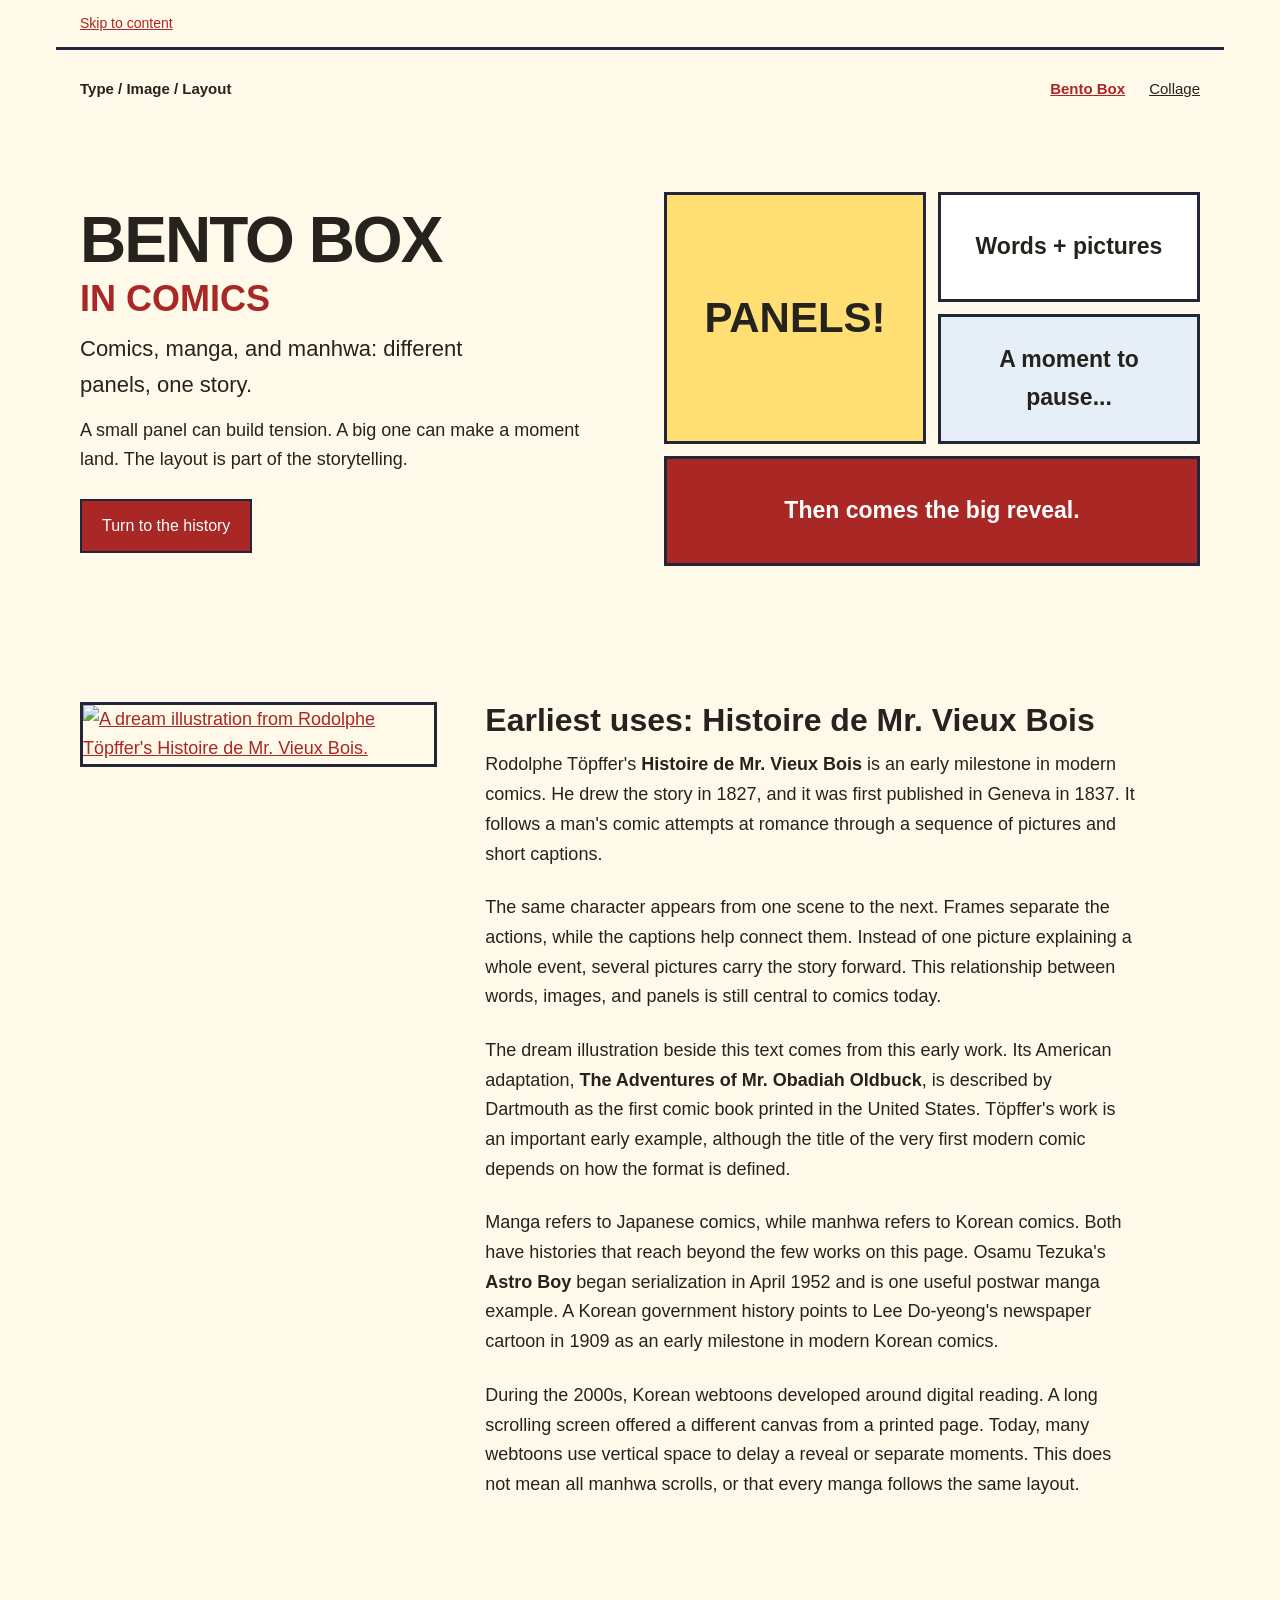
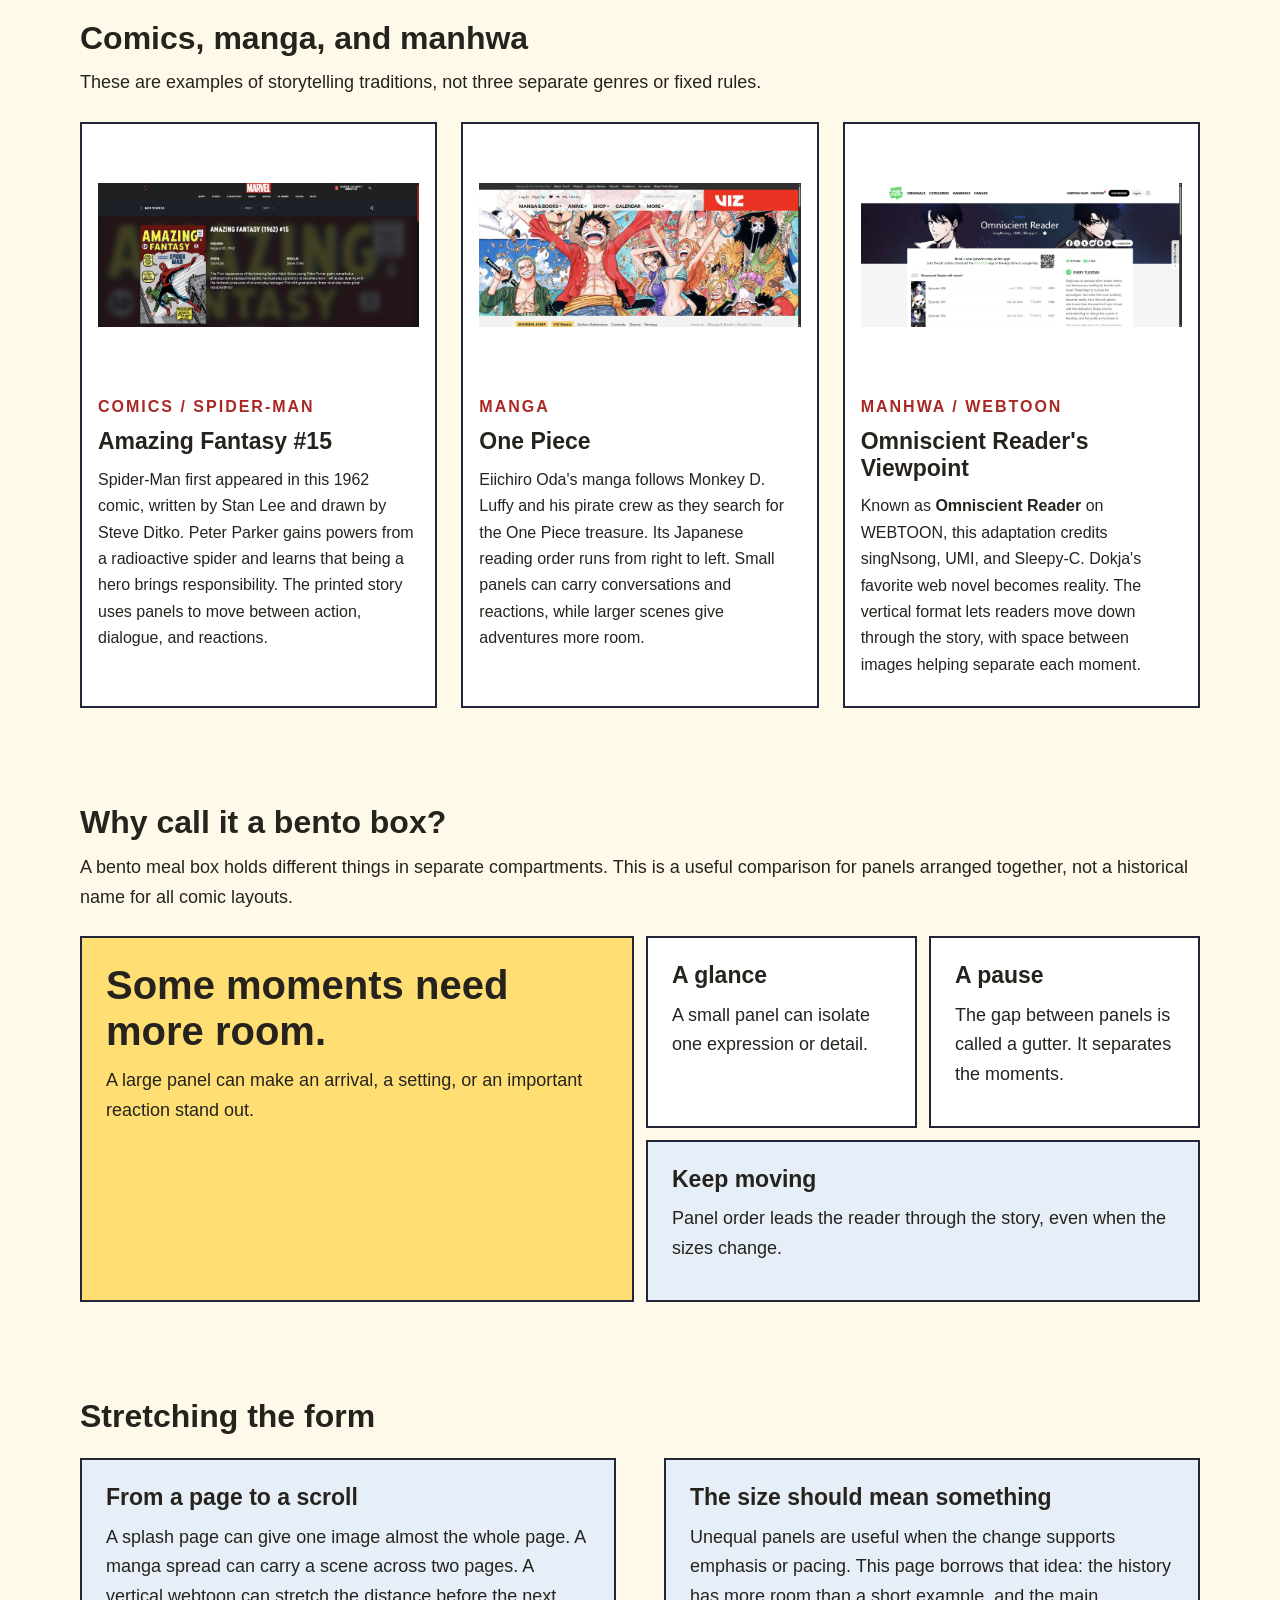
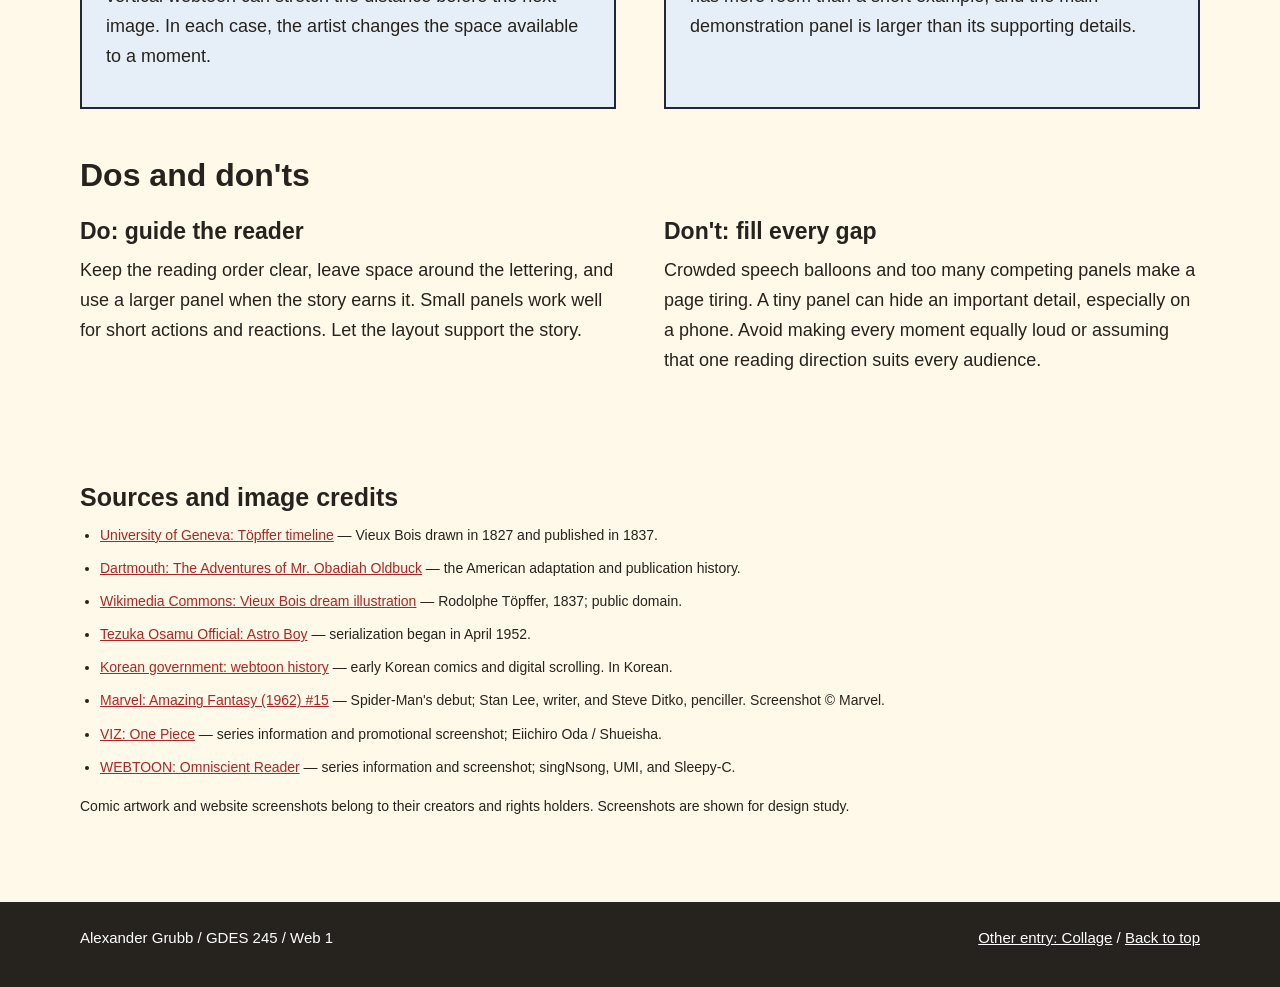
==== commit 931ab77f: "Keep main navigation links to Bento Box and Collage" ====
--- a/index.html
+++ b/index.html
@@ -13,8 +13,6 @@
         <ul>
             <li><a href="index.html" class="current-page">Bento Box</a></li>
             <li><a href="collage.html">Collage</a></li>
-            <li><a href="#history">History</a></li>
-            <li><a href="#examples">Examples</a></li>
         </ul>
     </nav>
     <header class="hero">
--- a/css/styles.css
+++ b/css/styles.css
@@ -1,10 +1,9 @@
-/* Shared styles use properties from the earlier practice projects. */
+/* Shared styles use the same methods as the earlier practice projects. */
 *{
     box-sizing: border-box;
     margin: 0px;
     padding: 0px;
 }
-
 body{
     background: #faf6ef;
     color: #26231e;
@@ -12,33 +11,16 @@
     font-size: 18px;
     line-height: 1.65;
 }
-
 h1,h2,h3{
     line-height: 1.15;
+    font-weight: 600;
     margin-bottom: 12px;
 }
-
-h1{
-    font-size: 64px;
-    letter-spacing: -2px;
-}
-
-h2{
-    font-size: 32px;
-}
-
-h3{
-    font-size: 23px;
-}
-
-p{
-    margin-bottom: 12px;
-}
-
-a{
-    color: #a73e25;
-}
-
+h1{ font-size: 64px; letter-spacing: -2px; }
+h2{ font-size: 32px; }
+h3{ font-size: 23px; }
+p{ margin-bottom: 12px; }
+a{ color: #a92724; }
 img{
     display: block;
     width: 100%;
@@ -46,112 +28,61 @@
     height: auto;
 }
 
+/* Shared page width and spacing. */
+.skip-link,.site-nav,main,.hero{
+    max-width: 1168px;
+    margin: 0px auto;
+    padding: 24px;
+}
 .skip-link{
     display: block;
-    max-width: 1168px;
-    margin: 0px auto;
     padding: 12px 24px;
     font-size: 14px;
 }
-
-.site-nav{
-    display: flex;
-    justify-content: space-between;
-    align-items: center;
-    gap: 24px;
-    max-width: 1168px;
-    margin: 0px auto;
-    padding: 24px;
-    border-top: 1px solid #d7cfc2;
-}
-
-.site-name{
-    font-size: 15px;
-    font-weight: 600;
-    margin: 0px;
-}
-
-.site-nav ul{
+.site-nav,.site-nav ul,.site-footer .inner{
     display: flex;
     gap: 24px;
-    list-style: none;
 }
-
-.site-nav a{
-    color: #26231e;
-    font-size: 15px;
+.site-nav,.site-footer .inner{
+    justify-content: space-between;
 }
-
-.site-nav .current-page{
-    font-weight: 600;
-    color: #a73e25;
+.site-nav{
+    align-items: center;
+    border-top: 1px solid #26231e;
 }
-
-main,.hero{
-    max-width: 1168px;
-    margin: 0px auto;
-    padding: 0px 24px;
-}
-
-.hero{
-    display: grid;
-    grid-template: auto / 1fr 1fr;
-    align-items: center;
-    gap: 48px;
-    padding: 64px 24px;
-}
-
-.hero img{
-    border: 1px solid #d7cfc2;
-}
-
-.lede{
-    font-size: 22px;
-    max-width: 36ch;
-}
-
+.site-nav ul{ list-style: none; }
+.site-name,.site-nav a,.site-footer .inner{ font-size: 15px; }
+.site-name{ margin: 0px; }
+.site-name,.site-nav .current-page,.book-title,.step-label{ font-weight: 600; }
+.site-nav a{ color: #26231e; }
+.site-nav .current-page{ color: #a92724; }
 .button{
     display: inline-block;
-    background: #a73e25;
-    color: #faf6ef;
+    background: #a92724;
+    color: white;
     padding: 12px 20px;
     margin-top: 12px;
     text-decoration: none;
     font-size: 16px;
 }
+.lede{ font-size: 22px; max-width: 36ch; }
+.page-section{ padding: 48px 0px; }
+.section-head{ margin-bottom: 24px; }
+.history-copy p{ max-width: 65ch; margin-bottom: 24px; }
 
-.page-section{
-    padding: 48px 0px;
-}
-
-.section-head{
-    margin-bottom: 24px;
-}
-
-.history{
+/* Grids arrange the content. Flexbox centers full images. */
+.hero,.history,.cards,.bento-grid,.use-columns,.hero-panels{
     display: grid;
-    grid-template: auto / 1fr 2fr;
-    gap: 48px;
-}
-
-.history-copy p{
-    max-width: 65ch;
-    margin-bottom: 24px;
-}
-
-.cards{
-    display: grid;
-    grid-template: auto / 1fr 1fr 1fr;
     gap: 24px;
 }
-
-.card{
-    background: white;
-    border: 1px solid #d7cfc2;
-    padding: 16px;
+.hero,.use-columns,.hero-panels{
+    grid-template: auto / 1fr 1fr;
 }
-
-/* A flex container centers each full picture without cropping it. */
+.hero,.history,.use-columns{ gap: 48px; }
+.hero{ align-items: center; padding: 64px 24px; }
+.history{ grid-template: auto / 1fr 2fr; }
+.cards{ grid-template: auto / 1fr 1fr 1fr; }
+.card{ background: white; border: 1px solid #26231e; padding: 16px; }
 .card-image{
     display: flex;
     align-items: center;
@@ -159,131 +90,37 @@
     height: 230px;
     background: white;
 }
-
-.card-image a{
-    width: 100%;
-}
-
-.card h3{
-    margin-top: 24px;
-}
-
-.card p{
-    font-size: 16px;
-}
-
+.card-image a{ width: 100%; }
+.card h3{ margin-top: 24px; }
+.card p,.photo-note{ font-size: 16px; }
 .eyebrow{
     font-size: 13px;
     letter-spacing: 2px;
     text-transform: uppercase;
     font-weight: 600;
-    color: #a73e25;
-}
-
-.bento-grid{
-    display: grid;
-    grid-template: auto / 1fr 1fr;
-    gap: 12px;
-}
-
-.bento-grid article{
-    padding: 24px;
-    border: 2px solid #222638;
-}
-
-.feature-panel{
-    grid-column: span 2;
-    background: #ffdf73;
-}
-
-.feature-panel h3{
-    font-size: 40px;
-}
-
-.detail-panel{
-    background: white;
-}
-
-.summary-panel{
-    grid-column: span 2;
-    background: #e6eef7;
-}
-
-.use-columns{
-    display: grid;
-    grid-template: auto / 1fr 1fr;
-    gap: 48px;
-}
-
-.site-footer{
-    background: #26231e;
-    color: #faf6ef;
-    padding: 24px;
-}
-
-.site-footer .inner{
-    display: flex;
-    justify-content: space-between;
-    gap: 24px;
-    max-width: 1120px;
-    margin: 0px auto;
-    font-size: 15px;
-}
-
-.site-footer a{
-    color: white;
-}
-
-/* Comic colors apply only to the bento page. */
-.bento-page{
-    background: #fff9e9;
-    color: #222638;
-}
-
-.bento-page h1,.bento-page h2,.bento-page h3{
-    font-weight: 600;
-}
-
-.bento-page h1{
-    text-transform: uppercase;
-}
-
-.bento-page a{
     color: #a92724;
 }
+.bento-grid,.hero-panels{ gap: 12px; }
+.bento-grid{ grid-template: auto / 1fr 1fr 1fr 1fr; }
+.bento-grid article,.comic-note{ padding: 24px; border: 2px solid #222638; }
+.feature-panel,.summary-panel,.hero-reveal{ grid-column: span 2; }
+.feature-panel{ grid-row: span 2; background: #ffdf73; }
+.feature-panel h3{ font-size: 40px; }
+.detail-panel{ background: white; }
+.summary-panel,.comic-note{ background: #e6eef7; }
+.advice-heading{ margin-top: 48px; }
 
-.bento-page .site-nav{
-    border-top: 3px solid #222638;
-}
-
-.bento-page .site-nav a{
-    color: #222638;
-}
-
-.bento-page .site-nav .current-page{
-    color: #a92724;
-}
-
+/* Comics keep strong borders and colored panels. */
+.bento-page{ background: #fff9e9; }
+.bento-page h1{ text-transform: uppercase; }
 .title-note{
     display: block;
     font-size: 36px;
     color: #a92724;
     letter-spacing: 0px;
 }
-
-.bento-page .button{
-    background: #a92724;
-    color: #fff9e9;
-    border: 2px solid #222638;
-    font-weight: 600;
-}
-
-.hero-panels{
-    display: grid;
-    grid-template: auto / 1fr 1fr;
-    gap: 12px;
-}
-
+.bento-page .site-nav{ border-top: 3px solid #222638; }
+.bento-page .button,.bento-page .card{ border: 2px solid #222638; }
 .hero-panel{
     display: flex;
     align-items: center;
@@ -297,216 +134,56 @@
     font-size: 23px;
     font-weight: 600;
 }
+.hero-action{ grid-row: span 2; background: #ffdf73; font-size: 42px; }
+.hero-pause{ background: #e6eef7; }
+.hero-reveal{ background: #a92724; color: white; }
+.comic-history-image img{ border: 3px solid #222638; }
+.bento-page .card .eyebrow{ margin-top: 24px; margin-bottom: 8px; }
+.bento-page .card h3{ margin-top: 0px; }
 
-.hero-action{
-    grid-column: span 2;
-    background: #ffdf73;
-    font-size: 42px;
-}
-
-.hero-pause{
-    background: #e6eef7;
-}
-
-.hero-reveal{
-    grid-column: span 2;
-    background: #a92724;
-    color: #fff9e9;
-}
-
-.comic-history-image{
-    width: 100%;
-    margin: 0px auto;
-}
-
-.comic-history-image img{
-    border: 3px solid #222638;
-}
-
-.bento-page .card{
-    border: 2px solid #222638;
-}
-
-.bento-page .card .eyebrow{
-    margin-top: 24px;
-    margin-bottom: 8px;
-}
-
-.bento-page .card h3{
-    margin-top: 0px;
-}
-
-.comic-note{
-    padding: 24px;
-    background: #e6eef7;
-    border: 2px solid #222638;
-}
-
-.advice-heading{
-    margin-top: 48px;
-}
-
-.bento-page .site-footer{
-    background: #222638;
-    color: #fff9e9;
-}
-
-.bento-page .site-footer a{
-    color: #fff9e9;
-}
-
-/* Straight paper pieces use the same layout methods. */
-.collage-page{
-    background: #f3ede1;
-    color: #292724;
-}
-
-.collage-page a{
-    color: #8a3029;
-}
-
-.collage-page .site-nav{
-    border-top: 1px solid #c8bdac;
-}
-
-.collage-page .site-nav a{
-    color: #292724;
-}
-
-.collage-page .site-nav .current-page{
-    color: #8a3029;
-}
-
-.collage-page .button{
-    background: #8a3029;
-    color: white;
-}
-
-.collage-page .hero{
-    gap: 24px;
-}
-
+/* Collage uses straight paper pieces and three named card colors. */
+.collage-page{ background: #f3ede1; }
+.collage-page .hero{ gap: 24px; }
 .paper-note,.paper-photo{
     background: #fffdf6;
     padding: 24px;
-    border: 1px solid #292724;
+    border: 1px solid #26231e;
 }
-
-.paper-photo{
-    margin-left: 0px;
-    border: 8px solid white;
-}
-
-.collage-page h1{
-    font-size: 56px;
-}
-
-.cut-word{
-    display: inline-block;
-    background: #edd36a;
-    padding: 5px 8px;
-}
-
+.paper-photo{ border: 8px solid white; }
+.collage-page h1{ font-size: 56px; }
+.cut-word{ display: inline-block; background: #edd36a; padding: 5px 8px; }
 .dark-paper{
-    background: #292724;
+    background: #26231e;
     color: white;
     font-family: Georgia, "Times New Roman", serif;
 }
-
-.collage-page .card{
-    padding: 18px;
-    border: 1px solid #292724;
-    background: #fffdf6;
-}
-
-.collage-page .punk-card{
-    background: #f5d5ce;
-}
-
-.collage-page .scrapbook-card{
-    background: #dce7df;
-}
-
-.collage-styles .card-image{
-    height: 260px;
-}
-
-.zine-card img{
-    max-width: 260px;
-}
-
-.punk-card img{
-    max-width: 200px;
-}
-
-.collage-history{
-    grid-template: auto / 1fr 1fr;
-}
-
-.history-photo img{
-    max-width: 330px;
-    margin: 0px auto;
-}
-
-.history-reference{
-    margin: 24px 0px;
-}
-
-.history-reference img{
-    max-width: 320px;
-    margin: 0px auto;
-}
-
-.how-to-copy p,.how-to-steps li{
-    margin-bottom: 20px;
-}
-
-.how-to-steps{
-    margin-left: 24px;
-}
-
-.photo-note{
-    margin-top: 16px;
-    font-size: 16px;
-}
-
+.collage-page .card{ padding: 18px; background: #fffdf6; }
+.collage-page .punk-card{ background: #f5d5ce; }
+.collage-page .scrapbook-card{ background: #dce7df; }
+.collage-styles .card-image{ height: 260px; }
+.zine-card img{ max-width: 260px; }
+.punk-card img{ max-width: 200px; }
+.collage-history{ grid-template: auto / 1fr 1fr; }
+.history-photo img,.history-reference img{ margin: 0px auto; }
+.history-photo img{ max-width: 330px; }
+.history-reference{ margin: 24px 0px; }
+.history-reference img{ max-width: 320px; }
+.how-to-copy p,.how-to-steps li{ margin-bottom: 20px; }
+.how-to-steps{ margin-left: 24px; }
+.photo-note{ margin-top: 16px; }
 .image-caption{
     margin: 0px;
     font-size: 13px;
     color: #625b52;
     padding-top: 12px;
 }
+.history-copy .image-caption{ margin-bottom: 0px; }
 
-.history-copy .image-caption{
-    margin-bottom: 0px;
-}
-
-.book-title,.step-label{
-    font-weight: 600;
-}
-
-.sources{
-    font-size: 14px;
-}
-
-.sources h2{
-    font-size: 25px;
-}
-
-.sources ul{
-    margin-left: 20px;
-    margin-bottom: 16px;
-}
-
-.sources li{
-    margin-bottom: 10px;
-}
-
-.collage-page .site-footer{
-    background: #292724;
-    color: #f3ede1;
-}
-
-.collage-page .site-footer a{
-    color: #f3ede1;
-}
+/* Credits and footer. */
+.sources{ font-size: 14px; }
+.sources h2{ font-size: 25px; }
+.sources ul{ margin-left: 20px; margin-bottom: 16px; }
+.sources li{ margin-bottom: 10px; }
+.site-footer{ background: #26231e; color: white; padding: 24px; }
+.site-footer .inner{ max-width: 1120px; margin: 0px auto; }
+.site-footer a{ color: white; }
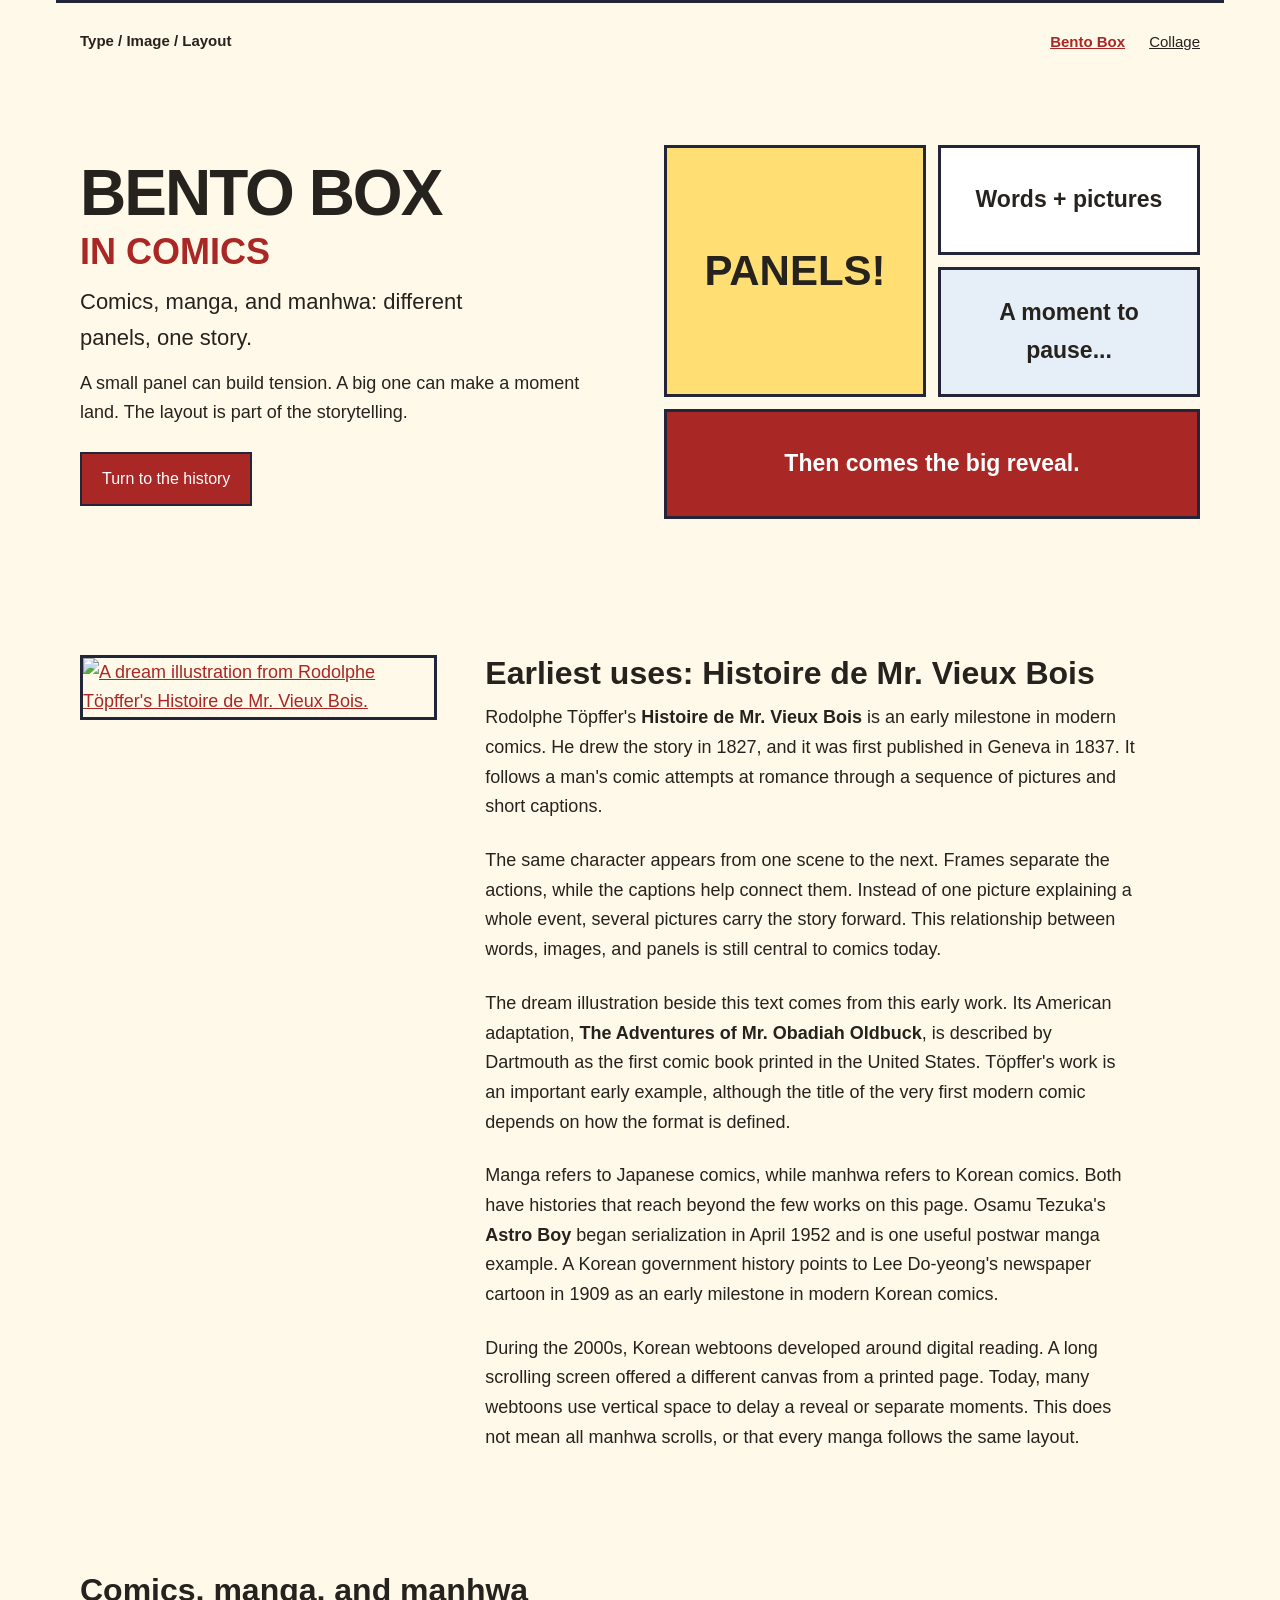
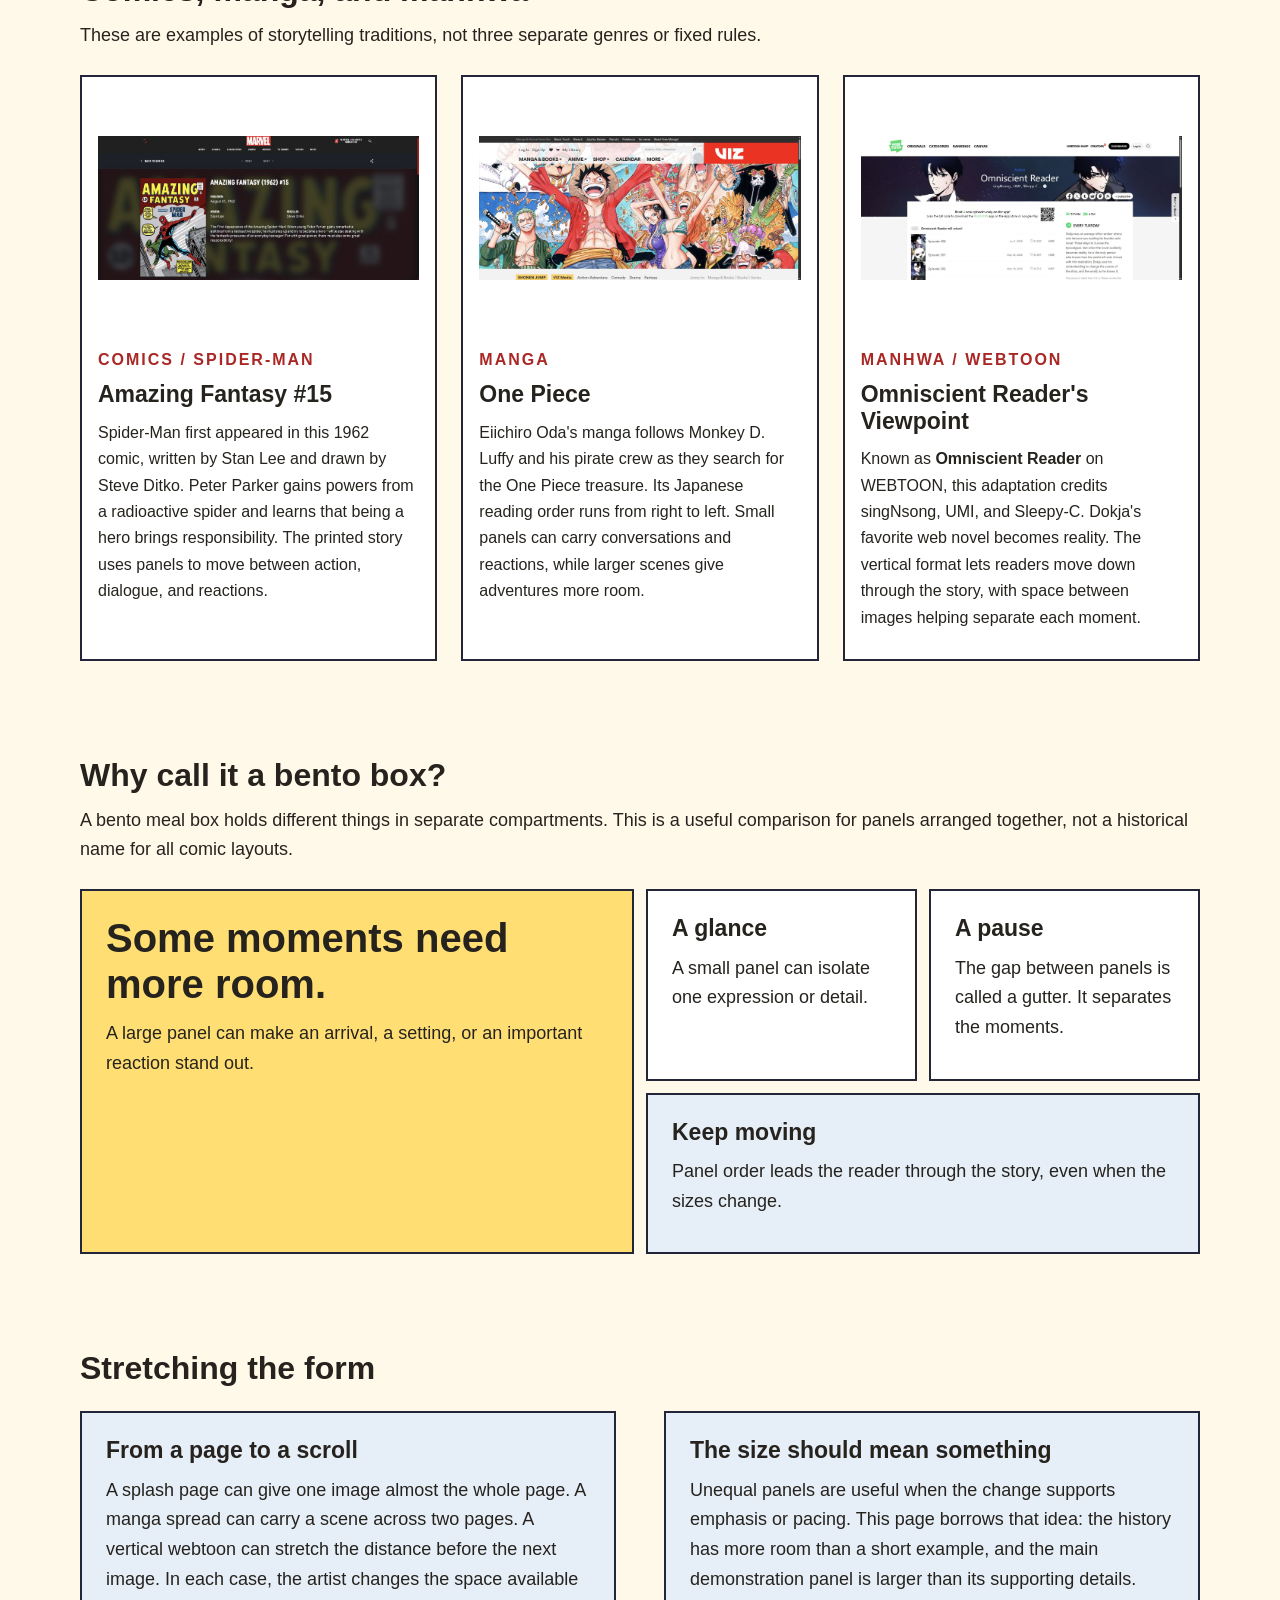
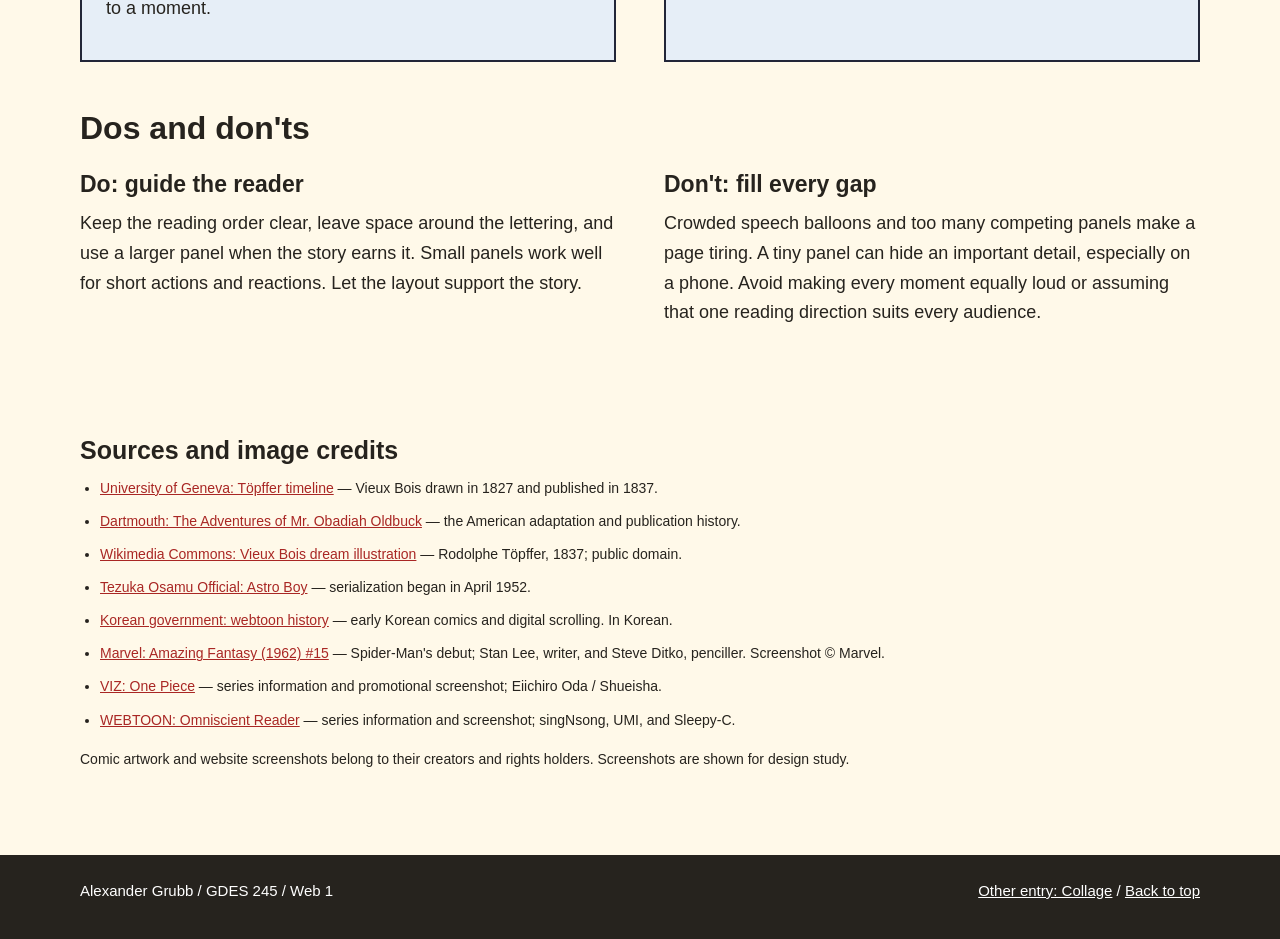
==== commit 62d60337: "xx" ====
--- a/index.html
+++ b/index.html
@@ -7,7 +7,6 @@
     <link rel="stylesheet" href="css/styles.css">
 </head>
 <body id="top" class="bento-page">
-    <a class="skip-link" href="#content">Skip to content</a>
     <nav class="site-nav">
         <p class="site-name">Type / Image / Layout</p>
         <ul>
